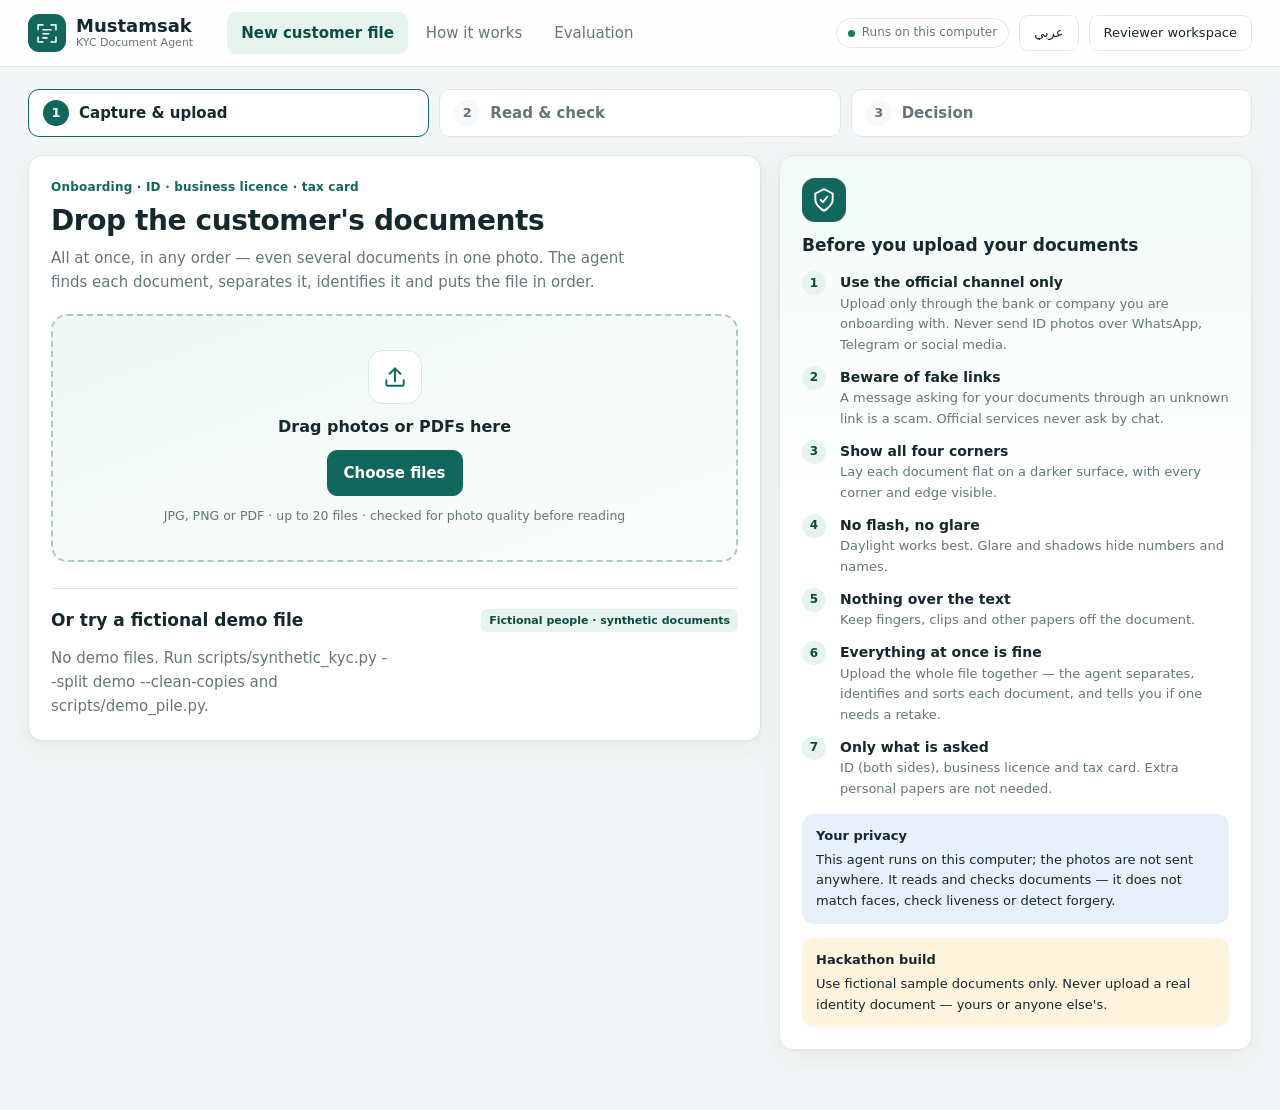
==== static/agent.html @ 0a3c8b31 "Mustamsak KYC Document Agent: initial release An agent that reads Iraqi onboarding documents (nation" ====
<!doctype html>
<html lang="en" dir="ltr">
<head>
<meta charset="UTF-8">
<meta name="viewport" content="width=device-width, initial-scale=1">
<meta name="theme-color" content="#12675d">
<title>Mustamsak · KYC Document Agent</title>
<link rel="stylesheet" href="/static/agent.css">
<script defer src="/static/agent-i18n.js"></script>
<script defer src="/static/agent.js"></script>
</head>
<body>
<a class="skip" href="#main" data-t="skip">Skip to content</a>
<header class="topbar">
  <a class="brand" href="/" aria-label="Mustamsak home">
    <span class="brand-mark" aria-hidden="true"><svg viewBox="0 0 32 32"><path d="M5 12V6h6M21 6h6v6M27 21v6h-6M11 27H5v-6M11 12h10M11 17h7M11 22h5"/></svg></span>
    <span class="brand-text"><b data-t="brand">Mustamsak</b><small data-t="brandSub">KYC Document Agent</small></span>
  </a>
  <nav class="views" aria-label="Sections">
    <button class="view-tab active" data-view="onboard" data-t="navOnboard">New customer file</button>
    <button class="view-tab" data-view="how" data-t="navHow">How it works</button>
    <button class="view-tab" data-view="eval" data-t="navEval">Evaluation</button>
  </nav>
  <div class="top-actions">
    <span class="local-pill"><i class="dot"></i><span data-t="local">Runs on this computer</span></span>
    <button class="ghost" id="langToggle" type="button" lang="ar">عربي</button>
    <a class="ghost" href="/workspace" id="workspaceLink" data-t="workspace">Reviewer workspace</a>
  </div>
</header>

<main id="main">
  <!-- ============ Onboard ============ -->
  <section class="view" id="view-onboard">
    <ol class="stepper" aria-label="Progress">
      <li class="current" data-step="upload"><span>1</span><b data-t="stepUpload">Capture & upload</b></li>
      <li data-step="read"><span>2</span><b data-t="stepRead">Read & check</b></li>
      <li data-step="decide"><span>3</span><b data-t="stepDecide">Decision</b></li>
    </ol>

    <div class="stage" id="stage-upload">
      <div class="upload-layout">
        <div class="panel">
          <p class="eyebrow" data-t="eyebrow">Onboarding · ID · business licence · tax card</p>
          <h1 data-t="uploadTitle">Drop the customer's documents</h1>
          <p class="lead" data-t="uploadLead">All at once, in any order — even several documents in one photo. The agent finds each document, separates it, identifies it and puts the file in order.</p>
          <label class="dropzone" id="dropzone">
            <input type="file" id="fileInput" multiple accept="image/*,.pdf,application/pdf" hidden>
            <span class="drop-icon" aria-hidden="true"><svg viewBox="0 0 24 24"><path d="M12 16V4M7 9l5-5 5 5M4 15v4a1 1 0 0 0 1 1h14a1 1 0 0 0 1-1v-4"/></svg></span>
            <b data-t="dropMain">Drag photos or PDFs here</b>
            <span class="btn primary" data-t="dropButton">Choose files</span>
            <small data-t="dropHint">JPG, PNG or PDF · up to 20 files · checked for photo quality before reading</small>
          </label>
          <div id="precheck" class="precheck" hidden>
            <h3 data-t="precheckTitle">Photo check before reading</h3>
            <ul id="precheckList" class="file-list"></ul>
            <div class="row gap">
              <button class="btn primary" id="readFiles" type="button" data-t="readFiles">Read these documents</button>
              <button class="btn" id="clearFiles" type="button" data-t="clearFiles">Choose other photos</button>
            </div>
          </div>
          <div class="demo-block">
            <div class="row between">
              <h2 data-t="demoTitle">Or try a fictional demo file</h2>
              <span class="tag" data-t="fictional">Fictional people · synthetic documents</span>
            </div>
            <div id="demos" class="demo-grid"><p class="muted" data-t="loading">Loading…</p></div>
          </div>
        </div>
        <aside class="panel awareness" aria-labelledby="awareTitle">
          <span class="aware-icon" aria-hidden="true"><svg viewBox="0 0 24 24"><path d="M12 2l8 4v6c0 5-8 10-8 10S4 17 4 12V6z M9 12l2 2 4-5"/></svg></span>
          <h2 id="awareTitle" data-t="awareTitle">Before you upload your documents</h2>
          <ul class="tips" id="tips"></ul>
          <div class="note">
            <b data-t="privacyTitle">Your privacy</b>
            <p data-t="privacyText">This agent runs on this computer; the photos are not sent anywhere. It reads and checks documents — it does not match faces, check liveness or detect forgery.</p>
          </div>
          <div class="note warn-note">
            <b data-t="demoOnlyTitle">Hackathon build</b>
            <p data-t="demoOnlyText">Use fictional sample documents only. Never upload a real identity document — yours or anyone else's.</p>
          </div>
        </aside>
      </div>
    </div>

    <div class="stage" id="stage-read" hidden>
      <div class="panel reading">
        <div class="spinner" aria-hidden="true"></div>
        <div class="grow">
          <h1 data-t="readingTitle">The agent is reading the file</h1>
          <p class="lead" id="readingMessage" aria-live="polite"></p>
          <progress id="readingProgress" max="100" value="0"></progress>
          <ol class="agent-steps" id="agentSteps">
            <li data-t="aStep1">Find and separate each document in every photo</li>
            <li data-t="aStep2">Straighten, check photo quality, identify type and side</li>
            <li data-t="aStep3">Read every field (Arabic, English, handwriting)</li>
            <li data-t="aStep4">Validate dates and formats, compare documents</li>
            <li data-t="aStep5">Score confidence and decide: pass or a person</li>
          </ol>
          <div class="found" id="foundDocs"></div>
        </div>
      </div>
    </div>

    <div class="stage" id="stage-decide" hidden>
      <div class="decision" id="decision"></div>
      <div class="controls panel">
        <label class="control"><span data-t="threshold">Confidence threshold</span>
          <input type="range" id="threshold" min="0.5" max="0.99" step="0.01" value="0.9">
          <output id="thresholdValue">90%</output></label>
        <label class="control"><span data-t="profile">File type</span>
          <select id="profile"><option value="auto" data-t="profileAuto">Detect automatically</option>
            <option value="individual" data-t="profileIndividual">Individual (ID only)</option>
            <option value="merchant" data-t="profileMerchant">Merchant (ID + licence + tax card)</option></select></label>
        <p class="muted small" data-t="thresholdHelp">Any field below the threshold goes to a person. Confidence is calibrated: 90% means right about 90% of the time on held-out documents.</p>
      </div>
      <div class="result-layout">
        <div class="result-main">
          <section class="panel" id="reasonsPanel"><h2 data-t="reasonsTitle">What the reviewer must check</h2><ol id="reasons" class="reasons"></ol></section>
          <section id="documents" class="documents" aria-label="Documents"></section>
        </div>
        <aside class="result-side">
          <section class="panel"><h2 data-t="crossTitle">Cross-document checks</h2><div id="crossChecks"></div></section>
          <section class="panel"><h2 data-t="reqTitle">Required documents</h2><ul id="requirements" class="reqs"></ul></section>
          <section class="panel"><h2 data-t="summaryTitle">Note for the reviewer</h2><pre id="summary" class="summary"></pre>
            <button class="btn small" id="copySummary" type="button" data-t="copy">Copy</button></section>
          <section class="panel actions">
            <button class="btn primary" id="printFile" type="button" data-t="print">Print the sorted file (PDF)</button>
            <button class="btn" id="downloadReport" type="button" data-t="download">Download decision report (JSON)</button>
            <a class="btn" id="openWorkspace" href="/workspace" data-t="openWorkspace">Open in reviewer workspace</a>
            <button class="btn ghost-btn" id="newFile" type="button" data-t="newFile">Start a new file</button>
          </section>
        </aside>
      </div>
    </div>
  </section>

  <!-- ============ How it works ============ -->
  <section class="view" id="view-how" hidden>
    <div class="panel">
      <p class="eyebrow" data-t="howEyebrow">Reads the documents, checks them against each other, and knows when to hand over to a person</p>
      <h1 data-t="howTitle">How the agent decides</h1>
      <ol class="pipeline" id="pipeline"></ol>
    </div>
    <div class="two-col">
      <div class="panel"><h2 data-t="rulesTitle">Rules it never breaks</h2><ul class="rules" id="rules"></ul></div>
      <div class="panel"><h2 data-t="scopeTitle">Deliberately out of scope</h2><ul class="rules muted-list" id="scope"></ul>
        <h2 class="mt" data-t="dataTitle">Data</h2><p data-t="dataText">Every document here is generated from templates with fictional names and numbers, then photographed badly on purpose: poor light, angles, glare, blur, a thumb over the text, cut-off corners.</p></div>
    </div>
  </section>

  <!-- ============ Evaluation ============ -->
  <section class="view" id="view-eval" hidden>
    <div class="panel">
      <p class="eyebrow" data-t="evalEyebrow">Held-out documents the agent was never tuned on</p>
      <h1 data-t="evalTitle">Evaluation</h1>
      <p class="lead" id="evalLead"></p>
      <div class="tiles" id="evalTiles"></div>
    </div>
    <div class="two-col">
      <div class="panel"><h2 data-t="calTitle">Is the confidence honest?</h2><p class="muted small" data-t="calHelp">Each point: fields grouped by confidence. On the diagonal, "90%" really means right 90% of the time.</p><div id="reliability"></div></div>
      <div class="panel"><h2 data-t="levelTitle">From clean photos to the worst</h2><div id="levels"></div></div>
    </div>
    <div class="panel"><h2 data-t="kindTitle">By document type</h2><div id="kinds"></div></div>
  </section>
</main>
<div id="toast" role="status" aria-live="polite" hidden></div>
</body>
</html>
---- static/agent.css ----
/* KYC agent screen (static/agent.html). Plain CSS, no external fonts or CDNs (runs offline). */
:root{
 --bg:#f3f6f6;--surface:#fff;--ink:#14292e;--muted:#63777b;--line:#e1e8e8;--soft:#f6f9f9;
 --brand:#12675d;--brand-ink:#0b4c44;--brand-tint:#e6f3ef;
 --good:#17804f;--good-tint:#e3f4ea;--warn:#a25b00;--warn-tint:#fff3dd;--bad:#b3261e;--bad-tint:#fdecea;--info:#1f5f9e;--info-tint:#e7f0fa;
 --radius:14px;--shadow:0 1px 2px #0f2b2a0d,0 8px 28px #0f2b2a0f;
 font-family:'Segoe UI',Tahoma,system-ui,sans-serif;color:var(--ink);background:var(--bg);
}
*{box-sizing:border-box}
body{margin:0;font-size:15px;line-height:1.6;background:var(--bg)}
[dir=rtl] body{font-family:'Segoe UI',Tahoma,sans-serif}
h1,h2,h3,p{margin:0}h1{font-size:28px;line-height:1.25;letter-spacing:-.4px}h2{font-size:17px}h3{font-size:15px}
a{color:var(--brand)}
button,input,select{font:inherit;color:inherit}
[hidden]{display:none!important}
:focus-visible{outline:3px solid #3aa596;outline-offset:2px;border-radius:6px}
.skip{position:absolute;top:-60px;inset-inline-start:12px;background:#fff;padding:8px 12px;z-index:50}.skip:focus{top:8px}
.muted{color:var(--muted)}.small{font-size:13px}.grow{flex:1;min-width:0}.mt{margin-top:18px}
.row{display:flex;align-items:center;flex-wrap:wrap}.row.gap{gap:10px}.row.between{justify-content:space-between;gap:10px}
.eyebrow{font-size:12px;font-weight:600;color:var(--brand);letter-spacing:.2px;margin-bottom:6px}
.lead{color:var(--muted);margin-top:8px;max-width:62ch}

/* top bar */
.topbar{position:sticky;top:0;z-index:20;display:flex;align-items:center;gap:22px;padding:12px 28px;background:#ffffffe6;backdrop-filter:blur(8px);border-bottom:1px solid var(--line)}
.brand{display:flex;align-items:center;gap:10px;text-decoration:none;color:var(--ink)}
.brand-mark{width:38px;height:38px;border-radius:11px;background:var(--brand);display:grid;place-items:center}
.brand-mark svg{width:26px;height:26px;fill:none;stroke:#fff;stroke-width:1.9;stroke-linecap:round;stroke-linejoin:round}
.brand-text{display:flex;flex-direction:column;line-height:1.15}.brand-text b{font-size:18px}.brand-text small{font-size:11px;color:var(--muted)}
.views{display:flex;gap:4px;margin-inline-start:12px}
.view-tab{border:0;background:none;padding:9px 14px;border-radius:9px;color:var(--muted);cursor:pointer;font-weight:500}
.view-tab:hover{background:var(--soft)}.view-tab.active{background:var(--brand-tint);color:var(--brand-ink);font-weight:600}
.top-actions{margin-inline-start:auto;display:flex;align-items:center;gap:10px;flex-shrink:0}
.local-pill{display:flex;align-items:center;gap:7px;font-size:12px;color:var(--muted);border:1px solid var(--line);border-radius:20px;padding:4px 11px;background:#fff}
.dot{width:7px;height:7px;border-radius:50%;background:var(--good);display:inline-block}
.ghost{display:inline-flex;align-items:center;white-space:nowrap;flex-shrink:0;min-height:36px;border:1px solid var(--line);background:#fff;border-radius:9px;padding:7px 14px;font-size:13px;line-height:1.3;text-decoration:none;color:var(--ink);cursor:pointer}
.ghost:hover{border-color:#c8d6d4}

main{max-width:1320px;margin:0 auto;padding:22px 28px 60px}
.panel{background:var(--surface);border:1px solid var(--line);border-radius:var(--radius);padding:22px;box-shadow:var(--shadow)}
.panel h2{margin-bottom:12px}

/* stepper */
.stepper{list-style:none;display:flex;gap:10px;padding:0;margin:0 0 18px}
.stepper li{flex:1;display:flex;align-items:center;gap:10px;padding:10px 14px;border-radius:11px;background:#fff;border:1px solid var(--line);color:var(--muted)}
.stepper li span{width:26px;height:26px;border-radius:50%;display:grid;place-items:center;background:var(--soft);font-weight:700;font-size:13px}
.stepper li.current{border-color:var(--brand);color:var(--ink)}.stepper li.current span{background:var(--brand);color:#fff}
.stepper li.done span{background:var(--good-tint);color:var(--good)}.stepper li.done{color:var(--ink)}

/* buttons */
.btn{display:inline-flex;align-items:center;justify-content:center;gap:8px;border:1px solid var(--line);background:#fff;border-radius:10px;padding:10px 16px;cursor:pointer;font-weight:500;text-decoration:none;color:var(--ink);min-height:42px}
.btn:hover{border-color:#bccbc9}.btn.primary{background:var(--brand);border-color:var(--brand);color:#fff;font-weight:600}.btn.primary:hover{background:var(--brand-ink)}
.btn.small{min-height:32px;padding:4px 12px;font-size:13px}.ghost-btn{background:none;border-style:dashed}

/* upload */
.upload-layout{display:grid;grid-template-columns:minmax(0,1.55fr) minmax(300px,1fr);gap:18px;align-items:start}
.dropzone{display:flex;flex-direction:column;align-items:center;gap:10px;text-align:center;margin-top:20px;padding:34px 20px;border:2px dashed #a9cbc2;border-radius:16px;background:linear-gradient(160deg,#eef7f4,#fbfdfc);cursor:pointer;transition:.15s}
.dropzone.over,.dropzone:hover{border-color:var(--brand);background:#e3f2ed}
.drop-icon{width:54px;height:54px;border-radius:15px;background:#fff;border:1px solid #d5e8e2;display:grid;place-items:center}
.drop-icon svg{width:26px;height:26px;fill:none;stroke:var(--brand);stroke-width:1.8;stroke-linecap:round;stroke-linejoin:round}
.dropzone b{font-size:16px}.dropzone small{color:var(--muted)}
.precheck{margin-top:18px}.precheck h3{margin-bottom:10px}
.file-list{list-style:none;padding:0;margin:0 0 14px;display:grid;gap:8px}
.file-item{display:flex;align-items:center;gap:12px;border:1px solid var(--line);border-radius:12px;padding:8px 10px;background:var(--soft)}
.thumb{width:64px;height:48px;border-radius:8px;overflow:hidden;background:#dfe7e6;display:grid;place-items:center;font-size:12px;font-weight:700;color:var(--muted);flex:none}
.thumb img{width:100%;height:100%;object-fit:cover}
.file-item b{display:block;font-size:13px;overflow:hidden;text-overflow:ellipsis;white-space:nowrap}.file-item small{display:block;font-size:12px}
.advice{margin:4px 0 0;padding-inline-start:18px;font-size:12px;color:var(--warn)}
.demo-block{margin-top:26px;border-top:1px solid var(--line);padding-top:18px}.demo-block h2{margin:0}
.demo-grid{display:grid;grid-template-columns:repeat(2,minmax(0,1fr));gap:12px;margin-top:12px}
.demo-card{display:flex;flex-direction:column;text-align:start;border:1px solid var(--line);border-radius:13px;background:#fff;padding:0;overflow:hidden;cursor:pointer;transition:.15s;border-top:4px solid var(--brand)}
.demo-card:hover{transform:translateY(-2px);box-shadow:var(--shadow)}
.demo-card img{width:100%;height:118px;object-fit:cover;background:#dfe6e5}
.demo-text{display:flex;flex-direction:column;padding:10px 12px 12px;gap:2px}.demo-text small{color:var(--muted);font-size:12px}.demo-text .case-id{font-size:10px;opacity:.7}
.tone-good{border-top-color:var(--good)}.tone-bad{border-top-color:var(--bad)}.tone-warn{border-top-color:#d98c1b}.tone-info{border-top-color:var(--info)}
.tag{font-size:11px;border-radius:6px;padding:3px 8px;background:var(--brand-tint);color:var(--brand-ink);font-weight:600}
.awareness{position:sticky;top:84px;background:linear-gradient(180deg,#f2faf7,#fff 40%)}
.aware-icon{width:44px;height:44px;border-radius:13px;background:var(--brand);display:grid;place-items:center;margin-bottom:10px}
.aware-icon svg{width:26px;height:26px;fill:none;stroke:#fff;stroke-width:1.8;stroke-linecap:round;stroke-linejoin:round}
.tips{list-style:none;padding:0;margin:0;display:grid;gap:10px;counter-reset:tip}
.tips li{display:grid;grid-template-columns:28px 1fr;column-gap:10px;font-size:13px;color:var(--muted)}
.tips li::before{content:attr(data-n);grid-row:span 2;width:24px;height:24px;border-radius:50%;background:var(--brand-tint);color:var(--brand-ink);display:grid;place-items:center;font-weight:700;font-size:12px}
.tips b{color:var(--ink);font-size:14px}
.note{margin-top:14px;border-radius:12px;padding:12px 14px;background:var(--info-tint);font-size:13px}.note b{display:block;margin-bottom:3px}
.warn-note{background:var(--warn-tint)}

/* reading */
.reading{display:flex;gap:22px;align-items:flex-start}
.spinner{width:34px;height:34px;border-radius:50%;border:3px solid var(--brand-tint);border-top-color:var(--brand);animation:spin 1s linear infinite;flex:none;margin-top:6px}
@keyframes spin{to{transform:rotate(360deg)}}
progress{width:100%;height:8px;margin:14px 0;accent-color:var(--brand)}
.agent-steps{padding-inline-start:20px;margin:6px 0;display:grid;gap:6px;color:var(--muted)}
.agent-steps li.done{color:var(--good)}.agent-steps li.now{color:var(--ink);font-weight:600}
.found{display:flex;flex-wrap:wrap;gap:12px;margin-top:16px}
.found-doc{margin:0;width:170px;border:1px solid var(--line);border-radius:11px;overflow:hidden;background:#fff;animation:pop .3s ease-out}
.found-doc img{width:100%;height:105px;object-fit:cover}.found-doc figcaption{font-size:12px;padding:6px 8px}
@keyframes pop{from{opacity:0;transform:scale(.94)}}

/* decision */
.decision{display:flex;gap:18px;align-items:flex-start;border-radius:var(--radius);padding:22px 24px;border:1px solid var(--line);background:#fff;box-shadow:var(--shadow);margin-bottom:14px}
.decision.pass{background:linear-gradient(135deg,var(--good-tint),#fff 60%);border-color:#b9e2c9}
.decision.review{background:linear-gradient(135deg,var(--warn-tint),#fff 60%);border-color:#f0d8a8}
.decision-icon{width:56px;height:56px;border-radius:16px;display:grid;place-items:center;font-size:28px;font-weight:700;color:#fff;background:var(--muted);flex:none}
.pass .decision-icon{background:var(--good)}.review .decision-icon{background:#d98c1b}
.stats{display:flex;flex-wrap:wrap;gap:10px;margin-top:14px}
.stat{min-width:110px;background:#ffffffcc;border:1px solid var(--line);border-radius:11px;padding:8px 12px}.stat b{display:block;font-size:22px;line-height:1.2}.stat span{font-size:12px;color:var(--muted)}
.stat.good b{color:var(--good)}.stat.warn b{color:var(--warn)}.stat.muted b{color:var(--muted)}
.controls{display:flex;flex-wrap:wrap;gap:12px 26px;align-items:center;padding:14px 20px;margin-bottom:14px}
.control{display:flex;align-items:center;gap:10px;font-size:14px;font-weight:500}
.control input[type=range]{width:180px;accent-color:var(--brand)}.control output{font-weight:700;min-width:44px}
.control select{border:1px solid var(--line);border-radius:9px;padding:7px 10px;background:#fff}
.controls p{flex-basis:100%}
.result-layout{display:grid;grid-template-columns:minmax(0,1fr) 360px;gap:14px;align-items:start}
.result-main,.result-side{display:grid;gap:14px;min-width:0}.result-side{position:sticky;top:84px}
.reasons{list-style:none;padding:0;margin:0;display:grid;gap:8px}
.reason{display:flex;gap:10px;align-items:flex-start;border-radius:10px;padding:9px 12px;background:var(--soft);cursor:pointer;font-size:14px}
.reason:hover{background:#edf3f2}.reason .sev{width:22px;height:22px;border-radius:50%;display:grid;place-items:center;font-weight:700;font-size:13px;flex:none;color:#fff}
.reason.block .sev{background:var(--bad)}.reason.warn .sev{background:#d98c1b}.reason.ok{background:var(--good-tint);cursor:default}
.documents{display:grid;gap:14px}
.doc-head{display:flex;justify-content:space-between;align-items:flex-start;gap:12px;margin-bottom:12px}.doc-head h2{margin:0}
.doc-body{display:grid;grid-template-columns:minmax(200px,300px) minmax(0,1fr);gap:18px;align-items:start}
.doc-image{display:block;border-radius:11px;overflow:hidden;border:1px solid var(--line);background:#e9eeee;position:sticky;top:84px}
.doc-image img{width:100%;display:block}
.capture-issues{list-style:none;margin:0;padding:8px 10px;display:grid;gap:4px;font-size:12px;background:#fff}
.capture-issues li.retake{color:var(--bad)}.capture-issues li.warn{color:var(--warn)}
.fields{display:grid;gap:2px}
.doc-card{container-type:inline-size}
.field{display:grid;grid-template-columns:minmax(96px,.9fr) minmax(120px,1.6fr) 150px 118px;gap:10px;align-items:center;padding:8px 10px;border-radius:9px;font-size:14px}
.score{display:flex;align-items:center;gap:8px}.score .meter{flex:1}.field>.chip{justify-self:start}
.field:nth-child(odd){background:var(--soft)}
.field-name{display:flex;align-items:center;gap:6px;flex-wrap:wrap;color:var(--muted);font-size:13px}
.field-value{font-weight:600;overflow-wrap:anywhere}.field.blank .field-value{color:var(--muted);font-weight:400}
.meter{position:relative;height:8px;border-radius:5px;background:#e3e9e9}
.meter i{position:absolute;inset-block:0;inset-inline-start:0;border-radius:5px;background:var(--good)}
.field.human .meter i{background:#e0a030}.field.blank .meter i{background:transparent}
.meter .mark{position:absolute;top:-4px;bottom:-4px;width:2px;background:var(--ink);opacity:.55}
.conf{font-variant-numeric:tabular-nums;font-size:13px;color:var(--muted);text-align:end;min-width:36px}
@container (max-width:900px){.doc-body{grid-template-columns:1fr}.doc-image{position:static;max-width:420px}}
@container (max-width:560px){.field{grid-template-columns:1fr auto}.field .score,.field-name{grid-column:1/-1}}
.field-notes{grid-column:1/-1;display:flex;flex-wrap:wrap;gap:6px}
.chip{display:inline-flex;align-items:center;font-size:12px;font-weight:600;border-radius:20px;padding:3px 10px;white-space:nowrap}
.field-notes .chip{white-space:normal}
.chip.good{background:var(--good-tint);color:var(--good)}.chip.warn{background:var(--warn-tint);color:var(--warn)}.chip.bad{background:var(--bad-tint);color:var(--bad)}
.chip.info{background:var(--info-tint);color:var(--info)}.chip.neutral{background:#eef2f2;color:var(--muted)}
.small-tag{font-size:10px;padding:1px 6px}
.flash{animation:flash 1.6s ease-out}@keyframes flash{0%,30%{box-shadow:0 0 0 3px #e0a030;background:#fff6e4}}
.check{border-radius:11px;padding:10px 12px;margin-bottom:8px;border:1px solid var(--line)}
.check-head{display:flex;gap:8px;align-items:center;flex-wrap:wrap}.check-head b{font-size:13px}
.check .badge{font-size:11px;font-weight:700;border-radius:6px;padding:2px 8px}
.check.pass{background:#f4fbf6}.check.pass .badge{background:var(--good-tint);color:var(--good)}
.check.fail{background:#fff7f6;border-color:#f3c9c4}.check.fail .badge{background:var(--bad-tint);color:var(--bad)}
.check.warn .badge,.check.unverifiable .badge{background:var(--warn-tint);color:var(--warn)}
.check p{margin:6px 0 4px;color:var(--muted)}
.check-values{list-style:none;margin:0;padding:0;font-size:13px;display:grid;gap:2px}
.reqs{list-style:none;padding:0;margin:0;display:grid;gap:6px;font-size:14px}.reqs li{display:flex;gap:8px}
.reqs .mark{font-weight:700}.reqs .ok .mark{color:var(--good)}.reqs .missing{color:var(--bad)}
.summary{white-space:pre-wrap;font:13px/1.7 'Segoe UI',Tahoma,sans-serif;background:var(--soft);border-radius:10px;padding:12px;margin:0 0 10px;max-height:260px;overflow:auto}
.actions{display:grid;gap:8px}

/* how it works */
.pipeline{list-style:none;padding:0;margin:18px 0 0;display:grid;grid-template-columns:repeat(4,minmax(0,1fr));gap:12px}
.pipeline li{position:relative;border:1px solid var(--line);border-radius:13px;padding:14px;background:var(--soft)}
.pipeline .num{display:inline-grid;place-items:center;width:26px;height:26px;border-radius:50%;background:var(--brand);color:#fff;font-weight:700;font-size:13px;margin-bottom:6px}
.pipeline b{display:block}.pipeline p{font-size:13px;color:var(--muted);margin-top:4px}
.two-col{display:grid;grid-template-columns:1fr 1fr;gap:14px;margin-top:14px}
.rules{margin:0;padding-inline-start:20px;display:grid;gap:8px}.muted-list{color:var(--muted)}

/* evaluation */
.tiles{display:grid;grid-template-columns:repeat(auto-fit,minmax(150px,1fr));gap:12px;margin-top:18px}
.tile{border:1px solid var(--line);border-radius:13px;padding:14px;background:var(--soft)}
.tile b{display:block;font-size:28px;line-height:1.15;font-variant-numeric:tabular-nums}.tile span{font-size:13px;color:var(--muted)}.tile small{display:block;font-size:12px;color:var(--muted)}
.tile.good b{color:var(--good)}.tile.bad b{color:var(--bad)}.tile.warn b{color:var(--warn)}.tile.info b{color:var(--info)}
.chart-wrap{margin:0}.chart{width:100%;max-width:440px;direction:ltr;font-size:11px;fill:var(--muted)}
.chart .grid{stroke:#e5ecec}.chart .diagonal{stroke:#9aa9ab;stroke-dasharray:5 4}
.chart .curve{fill:none;stroke:var(--brand);stroke-width:2.5}.chart .point{fill:var(--brand);fill-opacity:.85}
.legend{display:flex;gap:16px;font-size:12px;color:var(--muted);margin-top:6px}
.legend span::before{content:'';display:inline-block;width:18px;height:0;border-top:2px dashed #9aa9ab;margin-inline-end:6px;vertical-align:middle}
.legend .l-agent::before{border-top:3px solid var(--brand)}
.data-table{width:100%;border-collapse:collapse;font-size:14px}
.data-table th,.data-table td{text-align:start;padding:9px 10px;border-bottom:1px solid var(--line)}
.data-table tr:first-child th{font-size:12px;color:var(--muted);font-weight:600}
.data-table td{font-variant-numeric:tabular-nums}

#toast{position:fixed;bottom:22px;inset-inline-start:50%;transform:translateX(-50%);background:#173c35;color:#fff;padding:11px 18px;border-radius:10px;z-index:60;box-shadow:var(--shadow);max-width:min(560px,92vw);font-size:14px}
[dir=rtl] #toast{transform:translateX(50%)}#toast.error{background:#8c2a24}

/* narrower screens */
@media (max-width:1100px){.result-layout{grid-template-columns:1fr}.result-side{position:static}.pipeline{grid-template-columns:repeat(2,minmax(0,1fr))}}
@media (max-width:900px){.upload-layout,.two-col{grid-template-columns:1fr}.awareness{position:static}.doc-body{grid-template-columns:1fr}.doc-image{position:static;max-width:420px}
 .topbar{flex-wrap:wrap;gap:10px;padding:10px 16px}.views{order:3;width:100%;margin:0;overflow-x:auto}.local-pill{display:none}main{padding:16px 16px 50px}}
@media (max-width:620px){.demo-grid{grid-template-columns:1fr}.field{grid-template-columns:1fr auto;}.field .meter{grid-column:1/-1}.field-name{grid-column:1/-1}.stepper li b{display:none}.pipeline{grid-template-columns:1fr}h1{font-size:23px}}
@media print{.topbar,.stepper,.controls,.actions,.awareness{display:none}body{background:#fff}.panel{box-shadow:none}}
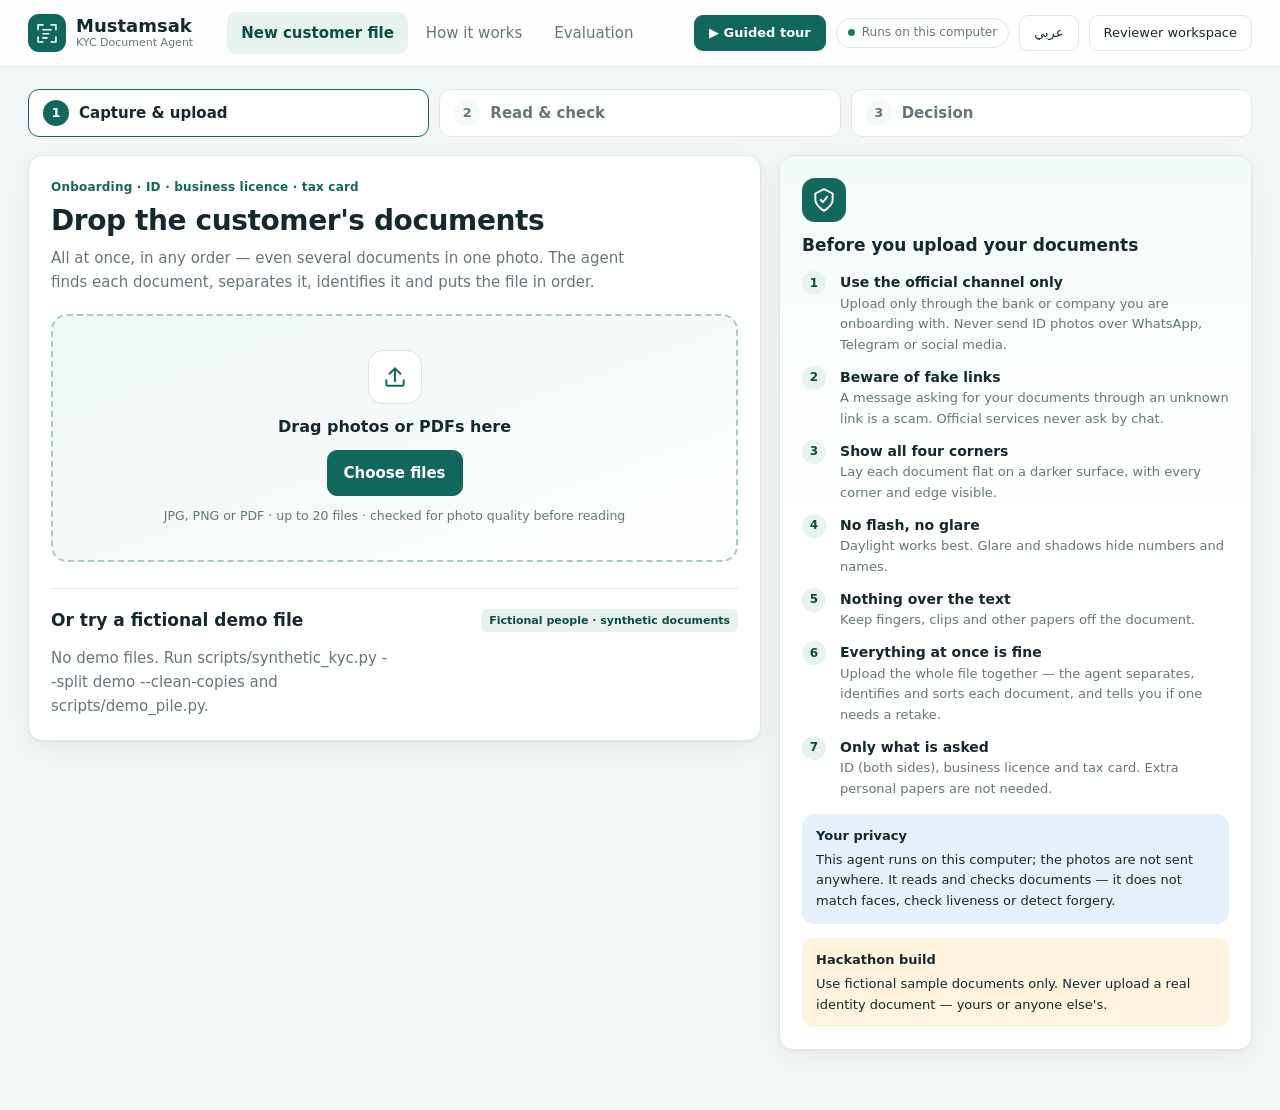
==== commit 5fe9986b: "Add a guided tour from upload to the reviewer's hand-off A 22-step walkthrough (English and Arabic) " ====
--- a/static/agent.html
+++ b/static/agent.html
@@ -6,8 +6,10 @@
 <meta name="theme-color" content="#12675d">
 <title>Mustamsak · KYC Document Agent</title>
 <link rel="stylesheet" href="/static/agent.css">
+<link rel="stylesheet" href="/static/tour.css">
 <script defer src="/static/agent-i18n.js"></script>
 <script defer src="/static/agent.js"></script>
+<script defer src="/static/tour.js"></script>
 </head>
 <body>
 <a class="skip" href="#main" data-t="skip">Skip to content</a>
--- a/static/tour.css
+++ b/static/tour.css
@@ -0,0 +1,29 @@
+/* Guided tour (static/tour.js), shared by the agent screen and the reviewer workspace. */
+.tour-spot[popover],.tour-card[popover]{position:fixed;inset:auto;margin:0;padding:0;border:0;overflow:visible;color:inherit;background:none}
+.tour-spot[popover]{border-radius:14px;box-shadow:0 0 0 9999px #0b201dd0;outline:3px solid #3aa596;outline-offset:2px;pointer-events:none;
+ transition:left .35s ease,top .35s ease,width .35s ease,height .35s ease;animation:tour-pulse 1.8s ease-in-out infinite}
+.tour-spot.none[popover]{outline:0;animation:none}
+@keyframes tour-pulse{0%,100%{outline-color:#3aa596}50%{outline-color:#8fe3d6}}
+.tour-card[popover]{background:#fff;color:#14292e;border-radius:16px;padding:18px 20px 16px;box-shadow:0 18px 60px #0008;
+ font-family:'Segoe UI',Tahoma,system-ui,sans-serif;font-size:14px;line-height:1.65;transition:left .35s ease,top .35s ease}
+.tour-head{display:flex;justify-content:space-between;align-items:center;margin-bottom:6px}
+.tour-count{font-size:12px;font-weight:700;color:#12675d;letter-spacing:.2px}
+.tour-x{border:0;background:none;font-size:22px;line-height:1;cursor:pointer;color:#63777b;padding:2px 6px;border-radius:8px;min-height:auto}
+.tour-x:hover{background:#eef3f2}
+.tour-card h3{margin:0 0 6px;font-size:17px;line-height:1.35}
+.tour-card p{margin:0;color:#3d5156}
+.tour-progress{height:4px;border-radius:3px;background:#e6eeec;margin:14px 0 12px;overflow:hidden}
+.tour-progress i{display:block;height:100%;background:#12675d;border-radius:3px;transition:width .3s}
+.tour-nav{display:flex;gap:8px;justify-content:flex-end;align-items:center;flex-wrap:wrap}
+.tour-nav button,.tour-home{font:inherit;font-size:14px;border-radius:10px;padding:8px 16px;cursor:pointer;min-height:38px;display:inline-flex;align-items:center;text-decoration:none}
+.tour-back{border:1px solid #d6e0de;background:#fff;color:#14292e}
+.tour-back:disabled{opacity:.4;cursor:default}
+.tour-next{border:1px solid #12675d;background:#12675d;color:#fff;font-weight:600}
+.tour-next:hover:not(:disabled){background:#0b4c44}.tour-next:disabled{opacity:.75;cursor:progress}
+.tour-home{margin-inline-end:auto;color:#12675d;border:1px dashed #9cc7bd}
+.tour-launch{font:inherit;font-size:13px;font-weight:600;border:1px solid #12675d;background:#12675d;color:#fff;border-radius:9px;padding:7px 14px;
+ cursor:pointer;white-space:nowrap;min-height:36px}
+.tour-launch:hover{background:#0b4c44}
+@media (prefers-reduced-motion:reduce){.tour-spot[popover],.tour-card[popover]{transition:none;animation:none}}
+/* During the tour, pinned (sticky) columns scroll normally so every part can be brought into view. */
+html.touring .result-side,html.touring .awareness,html.touring .doc-image{position:static}
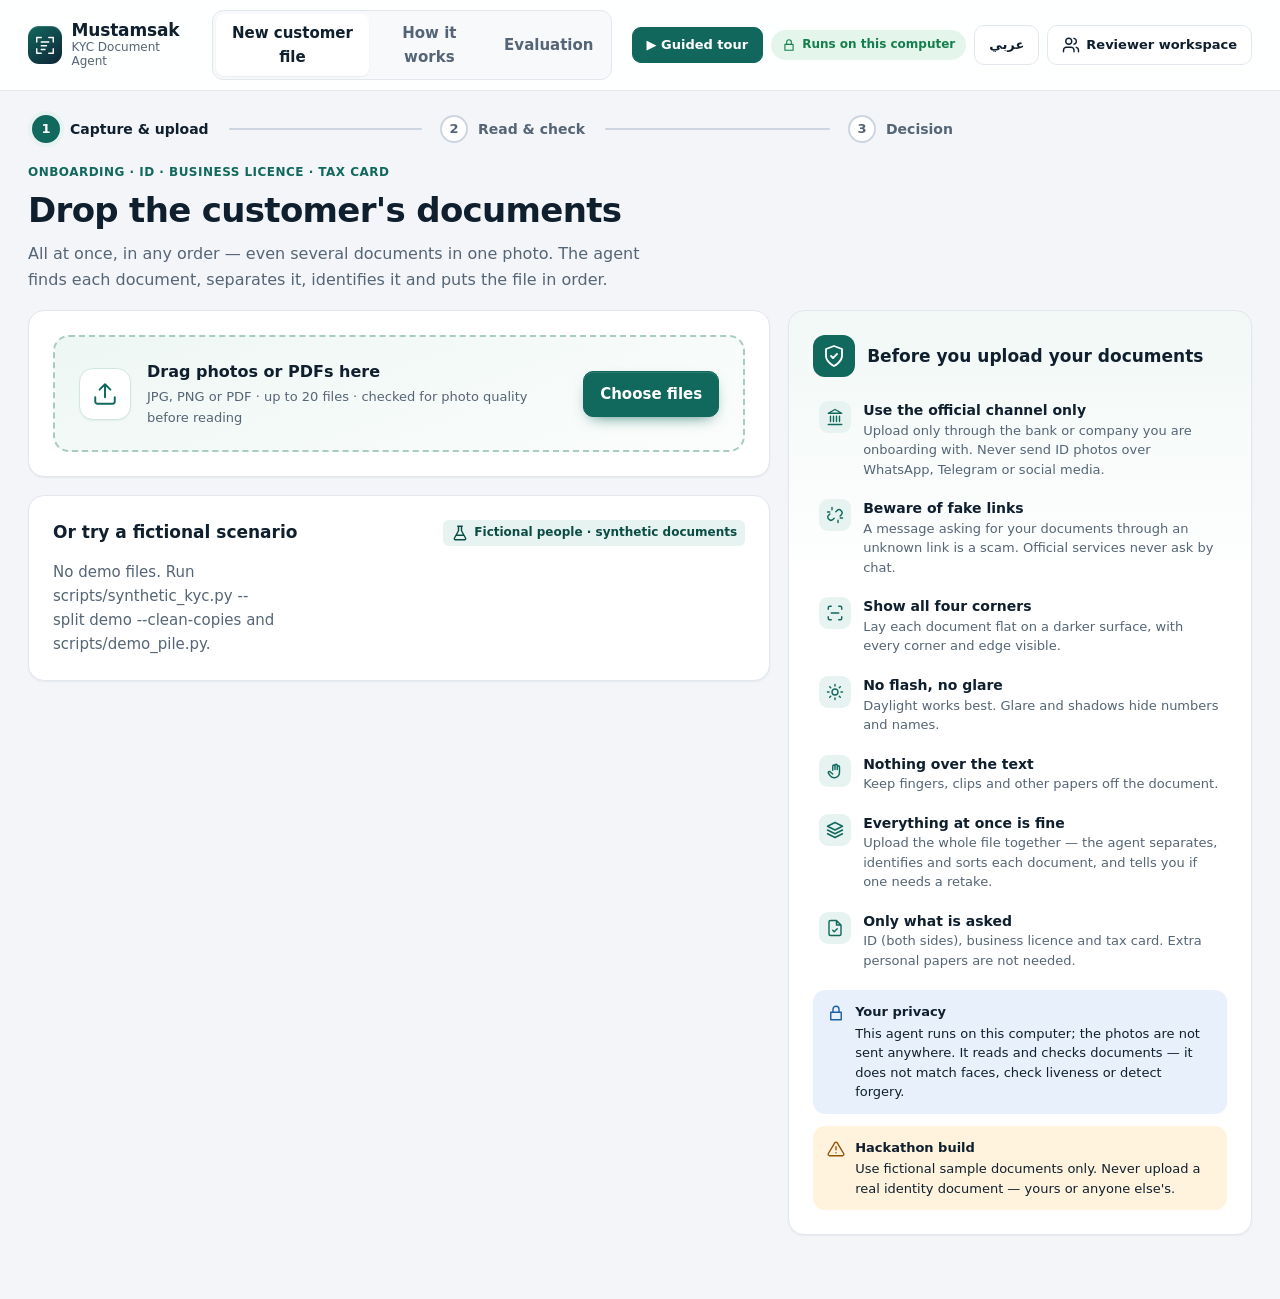
==== commit 13498a0c: "Redesign the agent screen as a calm, auditable review desk Swiss-style minimalism for a banking tool" ====
--- a/static/agent.html
+++ b/static/agent.html
@@ -3,8 +3,10 @@
 <head>
 <meta charset="UTF-8">
 <meta name="viewport" content="width=device-width, initial-scale=1">
-<meta name="theme-color" content="#12675d">
+<meta name="theme-color" content="#11685d">
+<meta name="description" content="Mustamsak reads Iraqi KYC documents on this computer, cross-checks them and hands uncertain fields to a person.">
 <title>Mustamsak · KYC Document Agent</title>
+<link rel="icon" href="data:image/svg+xml,%3Csvg xmlns='http://www.w3.org/2000/svg' viewBox='0 0 32 32'%3E%3Crect width='32' height='32' rx='8' fill='%2311685d'/%3E%3Cpath d='M9 13V9h4M19 9h4v4M23 19v4h-4M13 23H9v-4' fill='none' stroke='white' stroke-width='2.2' stroke-linecap='round'/%3E%3C/svg%3E">
 <link rel="stylesheet" href="/static/agent.css">
 <link rel="stylesheet" href="/static/tour.css">
 <script defer src="/static/agent-i18n.js"></script>
@@ -24,9 +26,9 @@
     <button class="view-tab" data-view="eval" data-t="navEval">Evaluation</button>
   </nav>
   <div class="top-actions">
-    <span class="local-pill"><i class="dot"></i><span data-t="local">Runs on this computer</span></span>
+    <span class="local-pill"><span data-icon="lock"></span><span data-t="local">Runs on this computer</span></span>
     <button class="ghost" id="langToggle" type="button" lang="ar">عربي</button>
-    <a class="ghost" href="/workspace" id="workspaceLink" data-t="workspace">Reviewer workspace</a>
+    <a class="ghost" href="/workspace" id="workspaceLink"><span data-icon="users"></span><span data-t="workspace">Reviewer workspace</span></a>
   </div>
 </header>
 
@@ -34,63 +36,77 @@
   <!-- ============ Onboard ============ -->
   <section class="view" id="view-onboard">
     <ol class="stepper" aria-label="Progress">
-      <li class="current" data-step="upload"><span>1</span><b data-t="stepUpload">Capture & upload</b></li>
+      <li class="current" data-step="upload" aria-current="step"><span>1</span><b data-t="stepUpload">Capture & upload</b></li>
       <li data-step="read"><span>2</span><b data-t="stepRead">Read & check</b></li>
       <li data-step="decide"><span>3</span><b data-t="stepDecide">Decision</b></li>
     </ol>
 
     <div class="stage" id="stage-upload">
-      <div class="upload-layout">
-        <div class="panel">
+      <div class="intro">
+        <div>
           <p class="eyebrow" data-t="eyebrow">Onboarding · ID · business licence · tax card</p>
           <h1 data-t="uploadTitle">Drop the customer's documents</h1>
           <p class="lead" data-t="uploadLead">All at once, in any order — even several documents in one photo. The agent finds each document, separates it, identifies it and puts the file in order.</p>
-          <label class="dropzone" id="dropzone">
-            <input type="file" id="fileInput" multiple accept="image/*,.pdf,application/pdf" hidden>
-            <span class="drop-icon" aria-hidden="true"><svg viewBox="0 0 24 24"><path d="M12 16V4M7 9l5-5 5 5M4 15v4a1 1 0 0 0 1 1h14a1 1 0 0 0 1-1v-4"/></svg></span>
-            <b data-t="dropMain">Drag photos or PDFs here</b>
-            <span class="btn primary" data-t="dropButton">Choose files</span>
-            <small data-t="dropHint">JPG, PNG or PDF · up to 20 files · checked for photo quality before reading</small>
-          </label>
-          <div id="precheck" class="precheck" hidden>
-            <h3 data-t="precheckTitle">Photo check before reading</h3>
-            <ul id="precheckList" class="file-list"></ul>
-            <div class="row gap">
-              <button class="btn primary" id="readFiles" type="button" data-t="readFiles">Read these documents</button>
-              <button class="btn" id="clearFiles" type="button" data-t="clearFiles">Choose other photos</button>
+        </div>
+        <section class="proof" id="proof" aria-label="Held-out results"></section>
+      </div>
+      <div class="upload-layout">
+        <div class="upload-main">
+          <div class="panel">
+            <label class="dropzone" id="dropzone">
+              <input type="file" id="fileInput" multiple accept="image/*,.pdf,application/pdf" hidden>
+              <span class="drop-icon" aria-hidden="true"><svg viewBox="0 0 24 24"><path d="M21 15v4a2 2 0 0 1-2 2H5a2 2 0 0 1-2-2v-4M17 8l-5-5-5 5M12 3v12"/></svg></span>
+              <span class="drop-text"><b data-t="dropMain">Drag photos or PDFs here</b>
+                <small data-t="dropHint">JPG, PNG or PDF · up to 20 files · checked for photo quality before reading</small></span>
+              <span class="btn primary" data-t="dropButton">Choose files</span>
+            </label>
+            <div id="precheck" class="precheck" hidden>
+              <h3 data-t="precheckTitle">Photo check before reading</h3>
+              <ul id="precheckList" class="file-list"></ul>
+              <div class="row gap">
+                <button class="btn primary" id="readFiles" type="button" data-t="readFiles">Read these documents</button>
+                <button class="btn" id="clearFiles" type="button" data-t="clearFiles">Choose other photos</button>
+              </div>
             </div>
           </div>
-          <div class="demo-block">
-            <div class="row between">
-              <h2 data-t="demoTitle">Or try a fictional demo file</h2>
-              <span class="tag" data-t="fictional">Fictional people · synthetic documents</span>
+          <section class="panel demo-block" aria-labelledby="demoTitle">
+            <div class="panel-head">
+              <h2 id="demoTitle" data-t="demoTitle">Or try a fictional demo file</h2>
+              <span class="tag"><span data-icon="flask"></span><span data-t="fictional">Fictional people · synthetic documents</span></span>
             </div>
             <div id="demos" class="demo-grid"><p class="muted" data-t="loading">Loading…</p></div>
-          </div>
+          </section>
         </div>
         <aside class="panel awareness" aria-labelledby="awareTitle">
-          <span class="aware-icon" aria-hidden="true"><svg viewBox="0 0 24 24"><path d="M12 2l8 4v6c0 5-8 10-8 10S4 17 4 12V6z M9 12l2 2 4-5"/></svg></span>
-          <h2 id="awareTitle" data-t="awareTitle">Before you upload your documents</h2>
+          <div class="aware-head">
+            <span class="aware-icon" aria-hidden="true"><svg viewBox="0 0 24 24"><path d="M12 22s8-4 8-10V5l-8-3-8 3v7c0 6 8 10 8 10zM9 12l2 2 4-4"/></svg></span>
+            <h2 id="awareTitle" data-t="awareTitle">Before you upload your documents</h2>
+          </div>
           <ul class="tips" id="tips"></ul>
-          <div class="note">
+          <div class="note"><span data-icon="lock"></span><div>
             <b data-t="privacyTitle">Your privacy</b>
             <p data-t="privacyText">This agent runs on this computer; the photos are not sent anywhere. It reads and checks documents — it does not match faces, check liveness or detect forgery.</p>
-          </div>
-          <div class="note warn-note">
+          </div></div>
+          <div class="note warn-note"><span data-icon="alert"></span><div>
             <b data-t="demoOnlyTitle">Hackathon build</b>
             <p data-t="demoOnlyText">Use fictional sample documents only. Never upload a real identity document — yours or anyone else's.</p>
-          </div>
+          </div></div>
         </aside>
       </div>
     </div>
 
     <div class="stage" id="stage-read" hidden>
       <div class="panel reading">
-        <div class="spinner" aria-hidden="true"></div>
-        <div class="grow">
-          <h1 data-t="readingTitle">The agent is reading the file</h1>
-          <p class="lead" id="readingMessage" aria-live="polite"></p>
-          <progress id="readingProgress" max="100" value="0"></progress>
+        <div>
+          <div class="reading-head">
+            <span class="scan-mark" aria-hidden="true"><span data-icon="scan"></span></span>
+            <div class="grow">
+              <h1 data-t="readingTitle">The agent is reading the file</h1>
+              <p class="lead" id="readingMessage" aria-live="polite"></p>
+            </div>
+          </div>
+          <div class="reading-meta"><span id="readingPercent" class="num">0%</span><span id="readingElapsed" class="num"></span></div>
+          <progress id="readingProgress" max="100" value="0" aria-label="Reading progress"></progress>
           <ol class="agent-steps" id="agentSteps">
             <li data-t="aStep1">Find and separate each document in every photo</li>
             <li data-t="aStep2">Straighten, check photo quality, identify type and side</li>
@@ -98,6 +114,9 @@
             <li data-t="aStep4">Validate dates and formats, compare documents</li>
             <li data-t="aStep5">Score confidence and decide: pass or a person</li>
           </ol>
+        </div>
+        <div>
+          <p class="found-title"><span data-t="foundTitle">Documents found</span><span id="foundCount" class="chip neutral num">0</span></p>
           <div class="found" id="foundDocs"></div>
         </div>
       </div>
@@ -118,18 +137,19 @@
       <div class="result-layout">
         <div class="result-main">
           <section class="panel" id="reasonsPanel"><h2 data-t="reasonsTitle">What the reviewer must check</h2><ol id="reasons" class="reasons"></ol></section>
+          <nav class="doc-rail" id="docRail" aria-label="Documents in this file"></nav>
           <section id="documents" class="documents" aria-label="Documents"></section>
         </div>
         <aside class="result-side">
           <section class="panel"><h2 data-t="crossTitle">Cross-document checks</h2><div id="crossChecks"></div></section>
           <section class="panel"><h2 data-t="reqTitle">Required documents</h2><ul id="requirements" class="reqs"></ul></section>
           <section class="panel"><h2 data-t="summaryTitle">Note for the reviewer</h2><pre id="summary" class="summary"></pre>
-            <button class="btn small" id="copySummary" type="button" data-t="copy">Copy</button></section>
+            <button class="btn small" id="copySummary" type="button"><span data-icon="copy"></span><span data-t="copy">Copy</span></button></section>
           <section class="panel actions">
-            <button class="btn primary" id="printFile" type="button" data-t="print">Print the sorted file (PDF)</button>
-            <button class="btn" id="downloadReport" type="button" data-t="download">Download decision report (JSON)</button>
-            <a class="btn" id="openWorkspace" href="/workspace" data-t="openWorkspace">Open in reviewer workspace</a>
-            <button class="btn ghost-btn" id="newFile" type="button" data-t="newFile">Start a new file</button>
+            <button class="btn primary" id="printFile" type="button"><span data-icon="printer"></span><span data-t="print">Print the sorted file (PDF)</span></button>
+            <button class="btn" id="downloadReport" type="button"><span data-icon="download"></span><span data-t="download">Download decision report (JSON)</span></button>
+            <a class="btn" id="openWorkspace" href="/workspace"><span data-icon="users"></span><span data-t="openWorkspace">Open in reviewer workspace</span></a>
+            <button class="btn ghost-btn" id="newFile" type="button"><span data-icon="plus"></span><span data-t="newFile">Start a new file</span></button>
           </section>
         </aside>
       </div>
@@ -162,7 +182,7 @@
       <div class="panel"><h2 data-t="calTitle">Is the confidence honest?</h2><p class="muted small" data-t="calHelp">Each point: fields grouped by confidence. On the diagonal, "90%" really means right 90% of the time.</p><div id="reliability"></div></div>
       <div class="panel"><h2 data-t="levelTitle">From clean photos to the worst</h2><div id="levels"></div></div>
     </div>
-    <div class="panel"><h2 data-t="kindTitle">By document type</h2><div id="kinds"></div></div>
+    <div class="panel mt"><h2 data-t="kindTitle">By document type</h2><div id="kinds"></div></div>
   </section>
 </main>
 <div id="toast" role="status" aria-live="polite" hidden></div>
--- a/static/agent.css
+++ b/static/agent.css
@@ -1,191 +1,325 @@
-/* KYC agent screen (static/agent.html). Plain CSS, no external fonts or CDNs (runs offline). */
+/* KYC agent screen (static/agent.html). Plain CSS; system fonts and inline SVG icons, so it runs offline.
+   Design: Swiss-style minimalism for a banking review desk — navy ink, one teal action colour, and status
+   colours that always come with an icon and a word (never colour alone). Tokens first, then components. */
 :root{
- --bg:#f3f6f6;--surface:#fff;--ink:#14292e;--muted:#63777b;--line:#e1e8e8;--soft:#f6f9f9;
- --brand:#12675d;--brand-ink:#0b4c44;--brand-tint:#e6f3ef;
- --good:#17804f;--good-tint:#e3f4ea;--warn:#a25b00;--warn-tint:#fff3dd;--bad:#b3261e;--bad-tint:#fdecea;--info:#1f5f9e;--info-tint:#e7f0fa;
- --radius:14px;--shadow:0 1px 2px #0f2b2a0d,0 8px 28px #0f2b2a0f;
- font-family:'Segoe UI',Tahoma,system-ui,sans-serif;color:var(--ink);background:var(--bg);
+ /* colour */
+ --bg:#f3f5f8;--surface:#fff;--surface-2:#f7f9fb;--ink:#0f1f2e;--ink-2:#334155;--muted:#556575;--line:#e2e7ee;--line-2:#cdd6e0;
+ --brand:#11685d;--brand-ink:#0a4c44;--brand-tint:#e6f3f0;--ring:#3f9e90;--navy:#0f2437;
+ --good:#157f4c;--good-tint:#e4f5eb;--warn:#955300;--warn-tint:#fff3de;--warn-line:#f1d7a6;--bad:#b42318;--bad-tint:#fdecea;--bad-line:#f4c7c2;
+ --info:#1d5fa6;--info-tint:#e8f1fb;
+ /* shape, depth, motion */
+ --r-sm:8px;--r:12px;--r-lg:16px;
+ --shadow-1:0 1px 2px #0f1f2e0f;--shadow-2:0 1px 2px #0f1f2e0d,0 10px 30px -12px #0f1f2e24;
+ --ease:cubic-bezier(.2,.7,.2,1);--t-fast:150ms;--t:220ms;
+ /* type */
+ --font:'Segoe UI Variable Text','Segoe UI',system-ui,-apple-system,'Noto Sans','Noto Sans Arabic',Tahoma,sans-serif;
+ font-family:var(--font);color:var(--ink);background:var(--bg);
 }
 *{box-sizing:border-box}
-body{margin:0;font-size:15px;line-height:1.6;background:var(--bg)}
-[dir=rtl] body{font-family:'Segoe UI',Tahoma,sans-serif}
-h1,h2,h3,p{margin:0}h1{font-size:28px;line-height:1.25;letter-spacing:-.4px}h2{font-size:17px}h3{font-size:15px}
+body{margin:0;font-size:15px;line-height:1.6;background:var(--bg);-webkit-font-smoothing:antialiased;text-rendering:optimizeLegibility}
+[dir=rtl]{--font:'Segoe UI','Noto Sans Arabic','Noto Naskh Arabic',Tahoma,sans-serif}
+[dir=rtl] body{line-height:1.75}
+h1,h2,h3,p{margin:0}
+h1{font-size:30px;line-height:1.2;letter-spacing:-.02em;font-weight:700}
+h2{font-size:17px;line-height:1.35;font-weight:650}h3{font-size:15px;font-weight:650}
+[dir=rtl] h1,[dir=rtl] h2{letter-spacing:0}
 a{color:var(--brand)}
 button,input,select{font:inherit;color:inherit}
+button{cursor:pointer}
 [hidden]{display:none!important}
-:focus-visible{outline:3px solid #3aa596;outline-offset:2px;border-radius:6px}
-.skip{position:absolute;top:-60px;inset-inline-start:12px;background:#fff;padding:8px 12px;z-index:50}.skip:focus{top:8px}
+:focus-visible{outline:3px solid var(--ring);outline-offset:2px;border-radius:6px}
+.skip{position:absolute;top:-60px;inset-inline-start:12px;background:#fff;padding:8px 12px;z-index:50;border-radius:8px}.skip:focus{top:8px}
 .muted{color:var(--muted)}.small{font-size:13px}.grow{flex:1;min-width:0}.mt{margin-top:18px}
 .row{display:flex;align-items:center;flex-wrap:wrap}.row.gap{gap:10px}.row.between{justify-content:space-between;gap:10px}
-.eyebrow{font-size:12px;font-weight:600;color:var(--brand);letter-spacing:.2px;margin-bottom:6px}
-.lead{color:var(--muted);margin-top:8px;max-width:62ch}
-
-/* top bar */
-.topbar{position:sticky;top:0;z-index:20;display:flex;align-items:center;gap:22px;padding:12px 28px;background:#ffffffe6;backdrop-filter:blur(8px);border-bottom:1px solid var(--line)}
-.brand{display:flex;align-items:center;gap:10px;text-decoration:none;color:var(--ink)}
-.brand-mark{width:38px;height:38px;border-radius:11px;background:var(--brand);display:grid;place-items:center}
-.brand-mark svg{width:26px;height:26px;fill:none;stroke:#fff;stroke-width:1.9;stroke-linecap:round;stroke-linejoin:round}
-.brand-text{display:flex;flex-direction:column;line-height:1.15}.brand-text b{font-size:18px}.brand-text small{font-size:11px;color:var(--muted)}
-.views{display:flex;gap:4px;margin-inline-start:12px}
-.view-tab{border:0;background:none;padding:9px 14px;border-radius:9px;color:var(--muted);cursor:pointer;font-weight:500}
-.view-tab:hover{background:var(--soft)}.view-tab.active{background:var(--brand-tint);color:var(--brand-ink);font-weight:600}
-.top-actions{margin-inline-start:auto;display:flex;align-items:center;gap:10px;flex-shrink:0}
-.local-pill{display:flex;align-items:center;gap:7px;font-size:12px;color:var(--muted);border:1px solid var(--line);border-radius:20px;padding:4px 11px;background:#fff}
+.eyebrow{font-size:12px;font-weight:650;color:var(--brand);letter-spacing:.04em;text-transform:uppercase;margin-bottom:8px}
+[dir=rtl] .eyebrow{text-transform:none;letter-spacing:0;font-size:13px}
+.lead{color:var(--muted);margin-top:10px;max-width:64ch;font-size:16px}
+.num{font-variant-numeric:tabular-nums}
+svg.i{width:18px;height:18px;flex:none;fill:none;stroke:currentColor;stroke-width:1.9;stroke-linecap:round;stroke-linejoin:round}
+.flip-rtl{}[dir=rtl] .flip-rtl{transform:scaleX(-1)}
+
+/* ---------------------------------------------------------------- top bar */
+.topbar{position:sticky;top:0;z-index:20;display:flex;align-items:center;gap:20px;padding:10px 28px;background:#ffffffeb;backdrop-filter:saturate(1.4) blur(10px);border-bottom:1px solid var(--line)}
+.brand{display:flex;align-items:center;gap:10px;text-decoration:none;color:var(--ink);border-radius:10px}
+.brand-mark{width:38px;height:38px;border-radius:11px;background:linear-gradient(145deg,var(--brand),var(--navy));display:grid;place-items:center;box-shadow:inset 0 1px 0 #ffffff26}
+.brand-mark svg{width:24px;height:24px;fill:none;stroke:#fff;stroke-width:1.9;stroke-linecap:round;stroke-linejoin:round}
+.brand-text{display:flex;flex-direction:column;line-height:1.15}.brand-text b{font-size:17px;letter-spacing:-.01em}.brand-text small{font-size:12px;color:var(--muted)}
+.views{display:flex;gap:2px;margin-inline-start:8px;padding:3px;background:var(--surface-2);border:1px solid var(--line);border-radius:11px}
+.view-tab{border:0;background:none;padding:7px 14px;min-height:36px;border-radius:8px;color:var(--muted);font-weight:550;transition:background var(--t-fast),color var(--t-fast)}
+.view-tab:hover{color:var(--ink)}.view-tab.active{background:#fff;color:var(--ink);box-shadow:var(--shadow-1)}
+.top-actions{margin-inline-start:auto;display:flex;align-items:center;gap:8px;flex-shrink:0}
+.local-pill{display:flex;align-items:center;gap:6px;font-size:12px;font-weight:550;color:var(--good);border-radius:20px;padding:5px 11px;background:var(--good-tint)}
+.local-pill svg.i{width:14px;height:14px}
 .dot{width:7px;height:7px;border-radius:50%;background:var(--good);display:inline-block}
-.ghost{display:inline-flex;align-items:center;white-space:nowrap;flex-shrink:0;min-height:36px;border:1px solid var(--line);background:#fff;border-radius:9px;padding:7px 14px;font-size:13px;line-height:1.3;text-decoration:none;color:var(--ink);cursor:pointer}
-.ghost:hover{border-color:#c8d6d4}
-
-main{max-width:1320px;margin:0 auto;padding:22px 28px 60px}
-.panel{background:var(--surface);border:1px solid var(--line);border-radius:var(--radius);padding:22px;box-shadow:var(--shadow)}
-.panel h2{margin-bottom:12px}
-
-/* stepper */
-.stepper{list-style:none;display:flex;gap:10px;padding:0;margin:0 0 18px}
-.stepper li{flex:1;display:flex;align-items:center;gap:10px;padding:10px 14px;border-radius:11px;background:#fff;border:1px solid var(--line);color:var(--muted)}
-.stepper li span{width:26px;height:26px;border-radius:50%;display:grid;place-items:center;background:var(--soft);font-weight:700;font-size:13px}
-.stepper li.current{border-color:var(--brand);color:var(--ink)}.stepper li.current span{background:var(--brand);color:#fff}
-.stepper li.done span{background:var(--good-tint);color:var(--good)}.stepper li.done{color:var(--ink)}
-
-/* buttons */
-.btn{display:inline-flex;align-items:center;justify-content:center;gap:8px;border:1px solid var(--line);background:#fff;border-radius:10px;padding:10px 16px;cursor:pointer;font-weight:500;text-decoration:none;color:var(--ink);min-height:42px}
-.btn:hover{border-color:#bccbc9}.btn.primary{background:var(--brand);border-color:var(--brand);color:#fff;font-weight:600}.btn.primary:hover{background:var(--brand-ink)}
-.btn.small{min-height:32px;padding:4px 12px;font-size:13px}.ghost-btn{background:none;border-style:dashed}
-
-/* upload */
-.upload-layout{display:grid;grid-template-columns:minmax(0,1.55fr) minmax(300px,1fr);gap:18px;align-items:start}
-.dropzone{display:flex;flex-direction:column;align-items:center;gap:10px;text-align:center;margin-top:20px;padding:34px 20px;border:2px dashed #a9cbc2;border-radius:16px;background:linear-gradient(160deg,#eef7f4,#fbfdfc);cursor:pointer;transition:.15s}
-.dropzone.over,.dropzone:hover{border-color:var(--brand);background:#e3f2ed}
-.drop-icon{width:54px;height:54px;border-radius:15px;background:#fff;border:1px solid #d5e8e2;display:grid;place-items:center}
+.ghost{display:inline-flex;align-items:center;gap:6px;white-space:nowrap;flex-shrink:0;min-height:40px;border:1px solid var(--line);background:#fff;border-radius:10px;padding:7px 14px;font-size:13px;font-weight:550;line-height:1.3;text-decoration:none;color:var(--ink);transition:border-color var(--t-fast),background var(--t-fast)}
+.ghost:hover{border-color:var(--line-2);background:var(--surface-2)}
+
+main{max-width:1320px;margin:0 auto;padding:24px 28px 64px}
+.panel{background:var(--surface);border:1px solid var(--line);border-radius:var(--r-lg);padding:24px;box-shadow:var(--shadow-1)}
+.panel h2{margin-bottom:14px}
+.panel-head{display:flex;align-items:center;justify-content:space-between;gap:12px;flex-wrap:wrap;margin-bottom:14px}.panel-head h2{margin:0}
+
+/* ---------------------------------------------------------------- stepper */
+.stepper{list-style:none;display:flex;gap:0;padding:0;margin:0 0 20px;counter-reset:step}
+.stepper li{flex:1;display:flex;align-items:center;gap:10px;padding:0 4px;color:var(--muted);font-size:14px;position:relative}
+.stepper li:not(:last-child)::after{content:'';flex:1;height:2px;margin-inline:10px;background:var(--line-2);border-radius:2px}
+.stepper li.done:not(:last-child)::after{background:var(--brand)}
+.stepper li span{width:28px;height:28px;border-radius:50%;display:grid;place-items:center;background:#fff;border:2px solid var(--line-2);font-weight:700;font-size:13px;flex:none;transition:all var(--t)}
+.stepper li b{font-weight:600;white-space:nowrap}
+.stepper li.current{color:var(--ink)}.stepper li.current span{background:var(--brand);border-color:var(--brand);color:#fff;box-shadow:0 0 0 4px var(--brand-tint)}
+.stepper li.done{color:var(--ink)}.stepper li.done span{background:var(--brand-tint);border-color:var(--brand);color:var(--brand)}
+
+/* ---------------------------------------------------------------- buttons, chips, tags */
+.btn{display:inline-flex;align-items:center;justify-content:center;gap:8px;border:1px solid var(--line-2);background:#fff;border-radius:10px;padding:10px 16px;font-weight:550;text-decoration:none;color:var(--ink);min-height:44px;transition:background var(--t-fast),border-color var(--t-fast),transform var(--t-fast)}
+.btn:hover{background:var(--surface-2);border-color:#b9c5d1}.btn:active{transform:translateY(1px)}
+.btn.primary{background:var(--brand);border-color:var(--brand);color:#fff;font-weight:650;box-shadow:0 1px 0 #ffffff1f inset,0 6px 16px -8px var(--brand)}
+.btn.primary:hover{background:var(--brand-ink);border-color:var(--brand-ink)}
+.btn.small{min-height:34px;padding:4px 12px;font-size:13px}.ghost-btn{background:none;border-style:dashed}
+.chip{display:inline-flex;align-items:center;gap:5px;font-size:12px;font-weight:650;border-radius:20px;padding:3px 10px;white-space:nowrap;line-height:1.5}
+.chip svg.i{width:13px;height:13px;stroke-width:2.3}
+.chip.good{background:var(--good-tint);color:var(--good)}.chip.warn{background:var(--warn-tint);color:var(--warn)}.chip.bad{background:var(--bad-tint);color:var(--bad)}
+.chip.info{background:var(--info-tint);color:var(--info)}.chip.neutral{background:#eef2f6;color:var(--muted)}
+.tag{display:inline-flex;align-items:center;gap:5px;font-size:12px;border-radius:6px;padding:3px 8px;background:var(--brand-tint);color:var(--brand-ink);font-weight:650}
+.small-tag{font-size:11px;padding:1px 7px;border-radius:5px}
+
+/* ---------------------------------------------------------------- upload: intro + proof strip */
+.intro{display:grid;gap:18px;margin-bottom:18px}
+.intro h1{font-size:34px;max-width:32ch}
+.proof{display:grid;grid-template-columns:repeat(4,minmax(0,1fr));gap:0;background:var(--surface);border:1px solid var(--line);border-radius:var(--r-lg);box-shadow:var(--shadow-1);overflow:hidden}
+.proof-item{display:flex;gap:12px;align-items:flex-start;padding:16px 18px;border-inline-start:1px solid var(--line)}
+.proof-item:first-child{border-inline-start:0}
+.proof-icon{width:36px;height:36px;border-radius:10px;display:grid;place-items:center;flex:none;background:var(--brand-tint);color:var(--brand)}
+.proof-item b{display:block;font-size:24px;line-height:1.1;font-variant-numeric:tabular-nums;letter-spacing:-.01em}
+.proof-item div>span{display:block;font-size:13px;color:var(--muted);line-height:1.4;margin-top:3px}
+.proof-foot{grid-column:1/-1;display:flex;justify-content:space-between;align-items:center;gap:10px;flex-wrap:wrap;padding:9px 18px;background:var(--surface-2);border-top:1px solid var(--line);font-size:12.5px;color:var(--muted)}
+.link-btn{border:0;background:none;color:var(--brand);font-weight:650;padding:6px 0;display:inline-flex;align-items:center;gap:4px;min-height:32px}
+.link-btn:hover{text-decoration:underline}
+
+/* ---------------------------------------------------------------- upload: drop + scenarios */
+.upload-layout{display:grid;grid-template-columns:minmax(0,1.6fr) minmax(300px,1fr);gap:18px;align-items:start}
+.upload-main{display:grid;gap:18px;min-width:0}
+.dropzone{display:grid;grid-template-columns:auto 1fr auto;align-items:center;gap:16px;text-align:start;padding:22px 24px;border:2px dashed #a8cbc3;border-radius:var(--r-lg);background:linear-gradient(160deg,#eef7f4,#fbfdfc);cursor:pointer;transition:border-color var(--t-fast),background var(--t-fast)}
+.dropzone.over,.dropzone:hover{border-color:var(--brand);background:#e4f2ee}
+.drop-icon{width:52px;height:52px;border-radius:14px;background:#fff;border:1px solid #d3e7e1;display:grid;place-items:center;box-shadow:var(--shadow-1)}
 .drop-icon svg{width:26px;height:26px;fill:none;stroke:var(--brand);stroke-width:1.8;stroke-linecap:round;stroke-linejoin:round}
-.dropzone b{font-size:16px}.dropzone small{color:var(--muted)}
+.drop-text{display:grid;gap:2px}.dropzone b{font-size:16px}.dropzone small{color:var(--muted);font-size:13px}
 .precheck{margin-top:18px}.precheck h3{margin-bottom:10px}
 .file-list{list-style:none;padding:0;margin:0 0 14px;display:grid;gap:8px}
-.file-item{display:flex;align-items:center;gap:12px;border:1px solid var(--line);border-radius:12px;padding:8px 10px;background:var(--soft)}
+.file-item{display:flex;align-items:center;gap:12px;border:1px solid var(--line);border-radius:12px;padding:8px 10px;background:var(--surface-2)}
 .thumb{width:64px;height:48px;border-radius:8px;overflow:hidden;background:#dfe7e6;display:grid;place-items:center;font-size:12px;font-weight:700;color:var(--muted);flex:none}
 .thumb img{width:100%;height:100%;object-fit:cover}
 .file-item b{display:block;font-size:13px;overflow:hidden;text-overflow:ellipsis;white-space:nowrap}.file-item small{display:block;font-size:12px}
 .advice{margin:4px 0 0;padding-inline-start:18px;font-size:12px;color:var(--warn)}
-.demo-block{margin-top:26px;border-top:1px solid var(--line);padding-top:18px}.demo-block h2{margin:0}
-.demo-grid{display:grid;grid-template-columns:repeat(2,minmax(0,1fr));gap:12px;margin-top:12px}
-.demo-card{display:flex;flex-direction:column;text-align:start;border:1px solid var(--line);border-radius:13px;background:#fff;padding:0;overflow:hidden;cursor:pointer;transition:.15s;border-top:4px solid var(--brand)}
-.demo-card:hover{transform:translateY(-2px);box-shadow:var(--shadow)}
-.demo-card img{width:100%;height:118px;object-fit:cover;background:#dfe6e5}
-.demo-text{display:flex;flex-direction:column;padding:10px 12px 12px;gap:2px}.demo-text small{color:var(--muted);font-size:12px}.demo-text .case-id{font-size:10px;opacity:.7}
-.tone-good{border-top-color:var(--good)}.tone-bad{border-top-color:var(--bad)}.tone-warn{border-top-color:#d98c1b}.tone-info{border-top-color:var(--info)}
-.tag{font-size:11px;border-radius:6px;padding:3px 8px;background:var(--brand-tint);color:var(--brand-ink);font-weight:600}
-.awareness{position:sticky;top:84px;background:linear-gradient(180deg,#f2faf7,#fff 40%)}
-.aware-icon{width:44px;height:44px;border-radius:13px;background:var(--brand);display:grid;place-items:center;margin-bottom:10px}
-.aware-icon svg{width:26px;height:26px;fill:none;stroke:#fff;stroke-width:1.8;stroke-linecap:round;stroke-linejoin:round}
-.tips{list-style:none;padding:0;margin:0;display:grid;gap:10px;counter-reset:tip}
-.tips li{display:grid;grid-template-columns:28px 1fr;column-gap:10px;font-size:13px;color:var(--muted)}
-.tips li::before{content:attr(data-n);grid-row:span 2;width:24px;height:24px;border-radius:50%;background:var(--brand-tint);color:var(--brand-ink);display:grid;place-items:center;font-weight:700;font-size:12px}
-.tips b{color:var(--ink);font-size:14px}
-.note{margin-top:14px;border-radius:12px;padding:12px 14px;background:var(--info-tint);font-size:13px}.note b{display:block;margin-bottom:3px}
-.warn-note{background:var(--warn-tint)}
-
-/* reading */
-.reading{display:flex;gap:22px;align-items:flex-start}
-.spinner{width:34px;height:34px;border-radius:50%;border:3px solid var(--brand-tint);border-top-color:var(--brand);animation:spin 1s linear infinite;flex:none;margin-top:6px}
-@keyframes spin{to{transform:rotate(360deg)}}
-progress{width:100%;height:8px;margin:14px 0;accent-color:var(--brand)}
-.agent-steps{padding-inline-start:20px;margin:6px 0;display:grid;gap:6px;color:var(--muted)}
-.agent-steps li.done{color:var(--good)}.agent-steps li.now{color:var(--ink);font-weight:600}
-.found{display:flex;flex-wrap:wrap;gap:12px;margin-top:16px}
-.found-doc{margin:0;width:170px;border:1px solid var(--line);border-radius:11px;overflow:hidden;background:#fff;animation:pop .3s ease-out}
-.found-doc img{width:100%;height:105px;object-fit:cover}.found-doc figcaption{font-size:12px;padding:6px 8px}
-@keyframes pop{from{opacity:0;transform:scale(.94)}}
-
-/* decision */
-.decision{display:flex;gap:18px;align-items:flex-start;border-radius:var(--radius);padding:22px 24px;border:1px solid var(--line);background:#fff;box-shadow:var(--shadow);margin-bottom:14px}
-.decision.pass{background:linear-gradient(135deg,var(--good-tint),#fff 60%);border-color:#b9e2c9}
-.decision.review{background:linear-gradient(135deg,var(--warn-tint),#fff 60%);border-color:#f0d8a8}
-.decision-icon{width:56px;height:56px;border-radius:16px;display:grid;place-items:center;font-size:28px;font-weight:700;color:#fff;background:var(--muted);flex:none}
+.demo-block h2{margin:0}
+.demo-grid{display:grid;grid-template-columns:repeat(3,minmax(0,1fr));gap:12px}
+.demo-card{position:relative;display:flex;flex-direction:column;text-align:start;border:1px solid var(--line);border-radius:14px;background:#fff;padding:0;overflow:hidden;transition:transform var(--t) var(--ease),box-shadow var(--t) var(--ease),border-color var(--t)}
+.demo-card:hover{transform:translateY(-2px);box-shadow:var(--shadow-2);border-color:var(--line-2)}
+.demo-card::before{content:'';position:absolute;inset-inline:0;top:0;height:3px;background:var(--brand);z-index:1}
+.demo-thumb{position:relative;display:block;height:112px;background:#dfe6e5;overflow:hidden}
+.demo-thumb img{width:100%;height:100%;object-fit:cover;transition:transform .4s var(--ease)}
+.demo-card:hover .demo-thumb img{transform:scale(1.04)}
+.demo-text{display:flex;flex-direction:column;padding:11px 13px 13px;gap:6px;flex:1}
+.demo-text b{font-size:14.5px;line-height:1.35}.demo-text small{color:var(--muted);font-size:12.5px;line-height:1.45}
+.demo-text .chip{align-self:flex-start;white-space:normal}
+.case-id{font-size:11px;color:var(--muted);font-variant-numeric:tabular-nums;margin-top:auto}
+.tone-good::before{background:var(--good)}.tone-bad::before{background:var(--bad)}.tone-warn::before{background:#d98c1b}.tone-info::before{background:var(--info)}
+.demo-card.featured{flex-direction:row;grid-column:1/-1;align-items:stretch}
+.demo-card.featured .demo-thumb{width:44%;height:auto;min-height:150px;flex:none}
+.demo-card.featured .demo-text{padding:16px 18px;justify-content:center}
+.demo-card.featured b{font-size:17px}
+.featured-steps{display:flex;flex-wrap:wrap;gap:6px;margin-top:4px}
+.featured-steps span{display:inline-flex;align-items:center;gap:5px;font-size:12px;font-weight:600;color:var(--info);background:var(--info-tint);border-radius:20px;padding:3px 10px}
+.featured-steps svg.i{width:13px;height:13px}
+
+/* ---------------------------------------------------------------- awareness */
+.awareness{position:sticky;top:84px;background:linear-gradient(180deg,#f1f8f6,#fff 30%)}
+.aware-head{display:flex;align-items:center;gap:12px;margin-bottom:16px}.aware-head h2{margin:0}
+.aware-icon{width:42px;height:42px;border-radius:12px;background:var(--brand);display:grid;place-items:center;flex:none}
+.aware-icon svg{width:24px;height:24px;fill:none;stroke:#fff;stroke-width:1.8;stroke-linecap:round;stroke-linejoin:round}
+.tips{list-style:none;padding:0;margin:0;display:grid;gap:4px}
+.tips li{display:grid;grid-template-columns:34px 1fr;column-gap:10px;padding:8px 6px;border-radius:10px;font-size:13px;color:var(--muted);line-height:1.5;transition:background var(--t-fast)}
+.tips li:hover{background:#f4f8f7}
+.tip-icon{grid-row:span 2;width:32px;height:32px;border-radius:9px;background:var(--brand-tint);color:var(--brand);display:grid;place-items:center}
+.tips b{color:var(--ink);font-size:14px;line-height:1.4}
+.note{display:flex;gap:10px;margin-top:12px;border-radius:12px;padding:12px 14px;background:var(--info-tint);font-size:13px;line-height:1.5}
+.note svg.i{margin-top:2px;color:var(--info)}.note b{display:block;margin-bottom:2px}
+.warn-note{background:var(--warn-tint)}.warn-note svg.i{color:var(--warn)}
+
+/* ---------------------------------------------------------------- reading */
+.reading{display:grid;grid-template-columns:minmax(0,1fr) minmax(0,1.1fr);gap:28px;align-items:start}
+.reading-head{display:flex;gap:14px;align-items:flex-start;margin-bottom:6px}
+.scan-mark{width:48px;height:48px;border-radius:14px;background:var(--brand-tint);color:var(--brand);display:grid;place-items:center;flex:none;position:relative;overflow:hidden}
+.scan-mark svg.i{width:26px;height:26px}
+.scan-mark::after{content:'';position:absolute;inset-inline:6px;height:2px;background:var(--brand);border-radius:2px;box-shadow:0 0 8px var(--brand);animation:scan 1.6s var(--ease) infinite alternate}
+@keyframes scan{from{top:10px}to{top:36px}}
+.reading-meta{display:flex;justify-content:space-between;gap:10px;font-size:13px;color:var(--muted);margin-top:14px}
+progress{appearance:none;-webkit-appearance:none;width:100%;height:8px;margin:8px 0 18px;border:0;border-radius:6px;background:var(--line);overflow:hidden;accent-color:var(--brand)}
+progress::-webkit-progress-bar{background:var(--line);border-radius:6px}
+progress::-webkit-progress-value{background:linear-gradient(90deg,var(--brand),#2c9a8a);border-radius:6px;transition:width .5s var(--ease)}
+progress::-moz-progress-bar{background:var(--brand);border-radius:6px}
+.agent-steps{list-style:none;padding:0;margin:0;display:grid;gap:0;counter-reset:as}
+.agent-steps li{counter-increment:as;position:relative;display:flex;gap:12px;align-items:flex-start;padding:0 0 16px;color:var(--muted);font-size:14px}
+.agent-steps li::before{content:counter(as);width:26px;height:26px;border-radius:50%;flex:none;display:grid;place-items:center;font-size:12px;font-weight:700;background:#fff;border:2px solid var(--line-2);color:var(--muted);position:relative;z-index:1;transition:all var(--t)}
+.agent-steps li:not(:last-child)::after{content:'';position:absolute;inset-inline-start:12px;top:26px;bottom:0;width:2px;background:var(--line)}
+.agent-steps li.done{color:var(--ink)}
+.agent-steps li.done::before{content:'';border-color:var(--brand);background:var(--brand) url("data:image/svg+xml,%3Csvg xmlns='http://www.w3.org/2000/svg' viewBox='0 0 24 24' fill='none' stroke='white' stroke-width='3' stroke-linecap='round' stroke-linejoin='round'%3E%3Cpath d='M20 6 9 17l-5-5'/%3E%3C/svg%3E") center/14px no-repeat}
+.agent-steps li.done::after{background:var(--brand)}
+.agent-steps li.now{color:var(--ink);font-weight:650}
+.agent-steps li.now::before{border-color:var(--brand);color:var(--brand);box-shadow:0 0 0 4px var(--brand-tint);animation:pulse 1.4s ease-in-out infinite}
+@keyframes pulse{50%{box-shadow:0 0 0 7px #e6f3f000}}
+.found-title{display:flex;align-items:center;justify-content:space-between;gap:8px;font-size:13px;font-weight:650;color:var(--muted);margin-bottom:10px}
+.found{display:grid;grid-template-columns:repeat(auto-fill,minmax(150px,1fr));gap:12px}
+.found:empty::before{content:'';grid-column:1/-1;height:150px;border-radius:12px;border:2px dashed var(--line-2);background:repeating-linear-gradient(135deg,#f7f9fb 0 10px,#f1f4f7 10px 20px)}
+.found-doc{margin:0;border:1px solid var(--line);border-radius:12px;overflow:hidden;background:#fff;box-shadow:var(--shadow-1);animation:pop .35s var(--ease) both}
+.found-doc img{width:100%;height:100px;object-fit:cover;display:block;background:#e9eeee}
+.found-doc figcaption{display:flex;align-items:center;gap:6px;font-size:12.5px;font-weight:600;padding:7px 9px}
+.found-doc figcaption svg.i{width:14px;height:14px;color:var(--good)}
+@keyframes pop{from{opacity:0;transform:translateY(6px) scale(.97)}}
+
+/* ---------------------------------------------------------------- decision */
+.decision{display:flex;gap:20px;align-items:flex-start;border-radius:var(--r-lg);padding:24px 26px;border:1px solid var(--line);background:#fff;box-shadow:var(--shadow-2);margin-bottom:14px;position:relative;overflow:hidden}
+.decision::before{content:'';position:absolute;inset-block:0;inset-inline-start:0;width:5px;background:var(--muted)}
+.decision.pass{background:linear-gradient(120deg,#eaf7ef,#fff 55%);border-color:#bfe3cc}.decision.pass::before{background:var(--good)}
+.decision.review{background:linear-gradient(120deg,#fff5e3,#fff 55%);border-color:var(--warn-line)}.decision.review::before{background:#d98c1b}
+.decision-icon{width:60px;height:60px;border-radius:18px;display:grid;place-items:center;color:#fff;background:var(--muted);flex:none;box-shadow:0 10px 24px -12px currentColor}
+.decision-icon svg.i{width:32px;height:32px;stroke-width:2.1}
 .pass .decision-icon{background:var(--good)}.review .decision-icon{background:#d98c1b}
-.stats{display:flex;flex-wrap:wrap;gap:10px;margin-top:14px}
-.stat{min-width:110px;background:#ffffffcc;border:1px solid var(--line);border-radius:11px;padding:8px 12px}.stat b{display:block;font-size:22px;line-height:1.2}.stat span{font-size:12px;color:var(--muted)}
+.decision h1{font-size:32px}
+.decision .lead{margin-top:6px}
+.compose{margin-top:18px;max-width:720px}
+.compose-bar{display:flex;height:12px;border-radius:8px;overflow:hidden;background:var(--line);gap:2px}
+.compose-bar i{display:block;height:100%;transition:flex-grow .5s var(--ease)}
+.compose-bar .c-good{background:var(--good)}.compose-bar .c-warn{background:#e0a030}.compose-bar .c-muted{background:#b8c3cf}
+.stats{display:flex;flex-wrap:wrap;gap:8px 22px;margin-top:12px}
+.stat{display:flex;align-items:baseline;gap:6px;min-width:0}
+.stat b{font-size:22px;line-height:1.1;font-variant-numeric:tabular-nums}.stat span{font-size:13px;color:var(--muted)}
 .stat.good b{color:var(--good)}.stat.warn b{color:var(--warn)}.stat.muted b{color:var(--muted)}
-.controls{display:flex;flex-wrap:wrap;gap:12px 26px;align-items:center;padding:14px 20px;margin-bottom:14px}
-.control{display:flex;align-items:center;gap:10px;font-size:14px;font-weight:500}
-.control input[type=range]{width:180px;accent-color:var(--brand)}.control output{font-weight:700;min-width:44px}
-.control select{border:1px solid var(--line);border-radius:9px;padding:7px 10px;background:#fff}
+.stat .sw{width:10px;height:10px;border-radius:3px;display:inline-block;align-self:center;background:var(--ink-2)}
+.stat.good .sw{background:var(--good)}.stat.warn .sw{background:#e0a030}.stat.muted .sw{background:#b8c3cf}
+.controls{display:flex;flex-wrap:wrap;gap:12px 28px;align-items:center;padding:14px 22px;margin-bottom:14px}
+.control{display:flex;align-items:center;gap:10px;font-size:14px;font-weight:550}
+.control input[type=range]{width:200px;accent-color:var(--brand);min-height:32px}.control output{font-weight:700;min-width:44px;font-variant-numeric:tabular-nums;color:var(--brand-ink)}
+.control select{border:1px solid var(--line-2);border-radius:9px;padding:8px 10px;background:#fff;min-height:40px}
 .controls p{flex-basis:100%}
 .result-layout{display:grid;grid-template-columns:minmax(0,1fr) 360px;gap:14px;align-items:start}
 .result-main,.result-side{display:grid;gap:14px;min-width:0}.result-side{position:sticky;top:84px}
 .reasons{list-style:none;padding:0;margin:0;display:grid;gap:8px}
-.reason{display:flex;gap:10px;align-items:flex-start;border-radius:10px;padding:9px 12px;background:var(--soft);cursor:pointer;font-size:14px}
-.reason:hover{background:#edf3f2}.reason .sev{width:22px;height:22px;border-radius:50%;display:grid;place-items:center;font-weight:700;font-size:13px;flex:none;color:#fff}
-.reason.block .sev{background:var(--bad)}.reason.warn .sev{background:#d98c1b}.reason.ok{background:var(--good-tint);cursor:default}
+.reason{border-radius:10px;background:var(--surface-2);font-size:14px;border:1px solid transparent;transition:background var(--t-fast),border-color var(--t-fast)}
+.reason-btn{display:flex;gap:10px;align-items:flex-start;width:100%;text-align:start;border:0;background:none;padding:10px 12px;border-radius:10px;line-height:1.5}
+.reason:hover{background:#eef3f6;border-color:var(--line)}
+.reason .sev{width:24px;height:24px;border-radius:7px;display:grid;place-items:center;flex:none;color:#fff}
+.reason .sev svg.i{width:15px;height:15px;stroke-width:2.4}
+.reason.block .sev{background:var(--bad)}.reason.warn .sev{background:#d98c1b}.reason.info .sev{background:var(--info)}
+.reason .go{margin-inline-start:auto;color:var(--muted);opacity:0;transition:opacity var(--t-fast)}.reason:hover .go{opacity:1}
+.reason.ok{display:flex;gap:10px;align-items:center;padding:10px 12px;background:var(--good-tint);color:var(--good);font-weight:600}
+
+/* document rail: jump between documents, with each one's status */
+.doc-rail{position:sticky;top:66px;z-index:5;display:grid;grid-template-columns:repeat(auto-fit,minmax(160px,1fr));gap:6px;padding:6px;background:#ffffffe6;backdrop-filter:blur(8px);border:1px solid var(--line);border-radius:14px;box-shadow:var(--shadow-1);scrollbar-width:thin}
+.rail-item{display:flex;align-items:center;gap:8px;min-width:0;text-align:start;border:1px solid var(--line);background:#fff;border-radius:10px;padding:6px 10px;min-height:44px;font-size:13px;font-weight:600;line-height:1.3;transition:border-color var(--t-fast),background var(--t-fast)}
+.rail-text{display:flex;flex-direction:column;min-width:0}.rail-text b{font-weight:650;line-height:1.3}
+.rail-item:hover{border-color:var(--line-2);background:var(--surface-2)}
+.rail-item .rail-dot{width:22px;height:22px;border-radius:7px;display:grid;place-items:center;color:#fff;flex:none}
+.rail-item .rail-dot svg.i{width:13px;height:13px;stroke-width:2.6}
+.rail-item.ok .rail-dot{background:var(--good)}.rail-item.check .rail-dot{background:#d98c1b}.rail-item.bad .rail-dot{background:var(--bad)}
+.rail-item small{color:var(--muted);font-weight:500;font-size:12px}
+
 .documents{display:grid;gap:14px}
-.doc-head{display:flex;justify-content:space-between;align-items:flex-start;gap:12px;margin-bottom:12px}.doc-head h2{margin:0}
-.doc-body{display:grid;grid-template-columns:minmax(200px,300px) minmax(0,1fr);gap:18px;align-items:start}
-.doc-image{display:block;border-radius:11px;overflow:hidden;border:1px solid var(--line);background:#e9eeee;position:sticky;top:84px}
+.doc-card{container-type:inline-size;scroll-margin-top:130px}
+.doc-head{display:flex;justify-content:space-between;align-items:flex-start;gap:12px;margin-bottom:14px;flex-wrap:wrap}.doc-head h2{margin:0}
+.doc-summary{display:flex;gap:6px;flex-wrap:wrap}
+.doc-body{display:grid;grid-template-columns:minmax(200px,300px) minmax(0,1fr);gap:20px;align-items:start}
+.doc-image{display:block;border-radius:12px;overflow:hidden;border:1px solid var(--line);background:#e9eeee;position:sticky;top:130px;transition:box-shadow var(--t)}
+.doc-image:hover{box-shadow:var(--shadow-2)}
 .doc-image img{width:100%;display:block}
 .capture-issues{list-style:none;margin:0;padding:8px 10px;display:grid;gap:4px;font-size:12px;background:#fff}
 .capture-issues li.retake{color:var(--bad)}.capture-issues li.warn{color:var(--warn)}
 .fields{display:grid;gap:2px}
-.doc-card{container-type:inline-size}
-.field{display:grid;grid-template-columns:minmax(96px,.9fr) minmax(120px,1.6fr) 150px 118px;gap:10px;align-items:center;padding:8px 10px;border-radius:9px;font-size:14px}
+.field{display:grid;grid-template-columns:minmax(96px,.9fr) minmax(120px,1.6fr) 150px 132px;gap:10px;align-items:center;padding:8px 10px;border-radius:9px;font-size:14px;scroll-margin-top:150px;border:1px solid transparent}
+.field.human{background:#fffaf0;border-color:#f6e3bd}
+.field.blank{background:#f7f8fa}
 .score{display:flex;align-items:center;gap:8px}.score .meter{flex:1}.field>.chip{justify-self:start}
-.field:nth-child(odd){background:var(--soft)}
+.field.auto:nth-child(odd){background:var(--surface-2)}
 .field-name{display:flex;align-items:center;gap:6px;flex-wrap:wrap;color:var(--muted);font-size:13px}
-.field-value{font-weight:600;overflow-wrap:anywhere}.field.blank .field-value{color:var(--muted);font-weight:400}
-.meter{position:relative;height:8px;border-radius:5px;background:#e3e9e9}
-.meter i{position:absolute;inset-block:0;inset-inline-start:0;border-radius:5px;background:var(--good)}
+.field-value{font-weight:650;overflow-wrap:anywhere;font-size:15px}.field.blank .field-value{color:var(--muted);font-weight:400}
+.meter{position:relative;height:8px;border-radius:5px;background:#e3e9ee}
+.meter i{position:absolute;inset-block:0;inset-inline-start:0;border-radius:5px;background:var(--good);transition:width .5s var(--ease)}
 .field.human .meter i{background:#e0a030}.field.blank .meter i{background:transparent}
-.meter .mark{position:absolute;top:-4px;bottom:-4px;width:2px;background:var(--ink);opacity:.55}
+.meter .mark{position:absolute;top:-4px;bottom:-4px;width:2px;background:var(--ink);opacity:.55;border-radius:1px}
 .conf{font-variant-numeric:tabular-nums;font-size:13px;color:var(--muted);text-align:end;min-width:36px}
 @container (max-width:900px){.doc-body{grid-template-columns:1fr}.doc-image{position:static;max-width:420px}}
 @container (max-width:560px){.field{grid-template-columns:1fr auto}.field .score,.field-name{grid-column:1/-1}}
 .field-notes{grid-column:1/-1;display:flex;flex-wrap:wrap;gap:6px}
-.chip{display:inline-flex;align-items:center;font-size:12px;font-weight:600;border-radius:20px;padding:3px 10px;white-space:nowrap}
 .field-notes .chip{white-space:normal}
-.chip.good{background:var(--good-tint);color:var(--good)}.chip.warn{background:var(--warn-tint);color:var(--warn)}.chip.bad{background:var(--bad-tint);color:var(--bad)}
-.chip.info{background:var(--info-tint);color:var(--info)}.chip.neutral{background:#eef2f2;color:var(--muted)}
-.small-tag{font-size:10px;padding:1px 6px}
 .flash{animation:flash 1.6s ease-out}@keyframes flash{0%,30%{box-shadow:0 0 0 3px #e0a030;background:#fff6e4}}
-.check{border-radius:11px;padding:10px 12px;margin-bottom:8px;border:1px solid var(--line)}
-.check-head{display:flex;gap:8px;align-items:center;flex-wrap:wrap}.check-head b{font-size:13px}
-.check .badge{font-size:11px;font-weight:700;border-radius:6px;padding:2px 8px}
-.check.pass{background:#f4fbf6}.check.pass .badge{background:var(--good-tint);color:var(--good)}
-.check.fail{background:#fff7f6;border-color:#f3c9c4}.check.fail .badge{background:var(--bad-tint);color:var(--bad)}
+.check{border-radius:12px;padding:11px 13px;margin-bottom:8px;border:1px solid var(--line)}
+.check-head{display:flex;gap:8px;align-items:center;flex-wrap:wrap}.check-head b{font-size:13.5px}
+.check .badge{display:inline-flex;align-items:center;gap:4px;font-size:11.5px;font-weight:700;border-radius:6px;padding:2px 8px}
+.check .badge svg.i{width:12px;height:12px;stroke-width:2.6}
+.check.pass{background:#f4fbf6;border-color:#d3ecdc}.check.pass .badge{background:var(--good-tint);color:var(--good)}
+.check.fail{background:#fff7f6;border-color:var(--bad-line)}.check.fail .badge{background:var(--bad-tint);color:var(--bad)}
+.check.warn,.check.unverifiable{background:#fffbf3;border-color:var(--warn-line)}
 .check.warn .badge,.check.unverifiable .badge{background:var(--warn-tint);color:var(--warn)}
 .check p{margin:6px 0 4px;color:var(--muted)}
 .check-values{list-style:none;margin:0;padding:0;font-size:13px;display:grid;gap:2px}
-.reqs{list-style:none;padding:0;margin:0;display:grid;gap:6px;font-size:14px}.reqs li{display:flex;gap:8px}
-.reqs .mark{font-weight:700}.reqs .ok .mark{color:var(--good)}.reqs .missing{color:var(--bad)}
-.summary{white-space:pre-wrap;font:13px/1.7 'Segoe UI',Tahoma,sans-serif;background:var(--soft);border-radius:10px;padding:12px;margin:0 0 10px;max-height:260px;overflow:auto}
+.reqs{list-style:none;padding:0;margin:0;display:grid;gap:8px;font-size:14px}.reqs li{display:flex;gap:8px;align-items:flex-start}
+.reqs .mark{width:22px;height:22px;border-radius:7px;display:grid;place-items:center;flex:none;color:#fff}
+.reqs .mark svg.i{width:13px;height:13px;stroke-width:2.6}
+.reqs .ok .mark{background:var(--good)}.reqs .missing{color:var(--bad)}.reqs .missing .mark{background:var(--bad)}
+.summary{white-space:pre-wrap;font:13px/1.7 var(--font);background:var(--surface-2);border:1px solid var(--line);border-radius:10px;padding:12px;margin:0 0 10px;max-height:260px;overflow:auto}
 .actions{display:grid;gap:8px}
-
-/* how it works */
-.pipeline{list-style:none;padding:0;margin:18px 0 0;display:grid;grid-template-columns:repeat(4,minmax(0,1fr));gap:12px}
-.pipeline li{position:relative;border:1px solid var(--line);border-radius:13px;padding:14px;background:var(--soft)}
-.pipeline .num{display:inline-grid;place-items:center;width:26px;height:26px;border-radius:50%;background:var(--brand);color:#fff;font-weight:700;font-size:13px;margin-bottom:6px}
-.pipeline b{display:block}.pipeline p{font-size:13px;color:var(--muted);margin-top:4px}
+.actions .btn{justify-content:flex-start}
+
+/* ---------------------------------------------------------------- how it works */
+.pipeline{list-style:none;padding:0;margin:20px 0 0;display:grid;grid-template-columns:repeat(4,minmax(0,1fr));gap:12px}
+.pipeline li{position:relative;border:1px solid var(--line);border-radius:14px;padding:16px;background:var(--surface-2);transition:border-color var(--t),box-shadow var(--t)}
+.pipeline li:hover{border-color:var(--line-2);box-shadow:var(--shadow-1)}
+.pipe-top{display:flex;align-items:center;justify-content:space-between;margin-bottom:10px}
+.pipe-icon{width:38px;height:38px;border-radius:11px;background:#fff;border:1px solid var(--line);color:var(--brand);display:grid;place-items:center}
+.pipeline .num{font-size:12px;font-weight:700;color:var(--muted);font-variant-numeric:tabular-nums}
+.pipeline b{display:block}.pipeline p{font-size:13px;color:var(--muted);margin-top:4px;line-height:1.55}
 .two-col{display:grid;grid-template-columns:1fr 1fr;gap:14px;margin-top:14px}
-.rules{margin:0;padding-inline-start:20px;display:grid;gap:8px}.muted-list{color:var(--muted)}
-
-/* evaluation */
-.tiles{display:grid;grid-template-columns:repeat(auto-fit,minmax(150px,1fr));gap:12px;margin-top:18px}
-.tile{border:1px solid var(--line);border-radius:13px;padding:14px;background:var(--soft)}
-.tile b{display:block;font-size:28px;line-height:1.15;font-variant-numeric:tabular-nums}.tile span{font-size:13px;color:var(--muted)}.tile small{display:block;font-size:12px;color:var(--muted)}
+.rules{margin:0;padding:0;list-style:none;display:grid;gap:10px}
+.rules li{display:flex;gap:10px;align-items:flex-start}
+.rules li svg.i{margin-top:3px;color:var(--good)}
+.muted-list li{color:var(--muted)}.muted-list li svg.i{color:var(--muted)}
+
+/* ---------------------------------------------------------------- evaluation */
+.tiles{display:grid;grid-template-columns:repeat(4,minmax(0,1fr));gap:12px;margin-top:20px}
+.tile{border:1px solid var(--line);border-radius:14px;padding:16px;background:var(--surface-2)}
+.tile.hero{background:#fff;box-shadow:var(--shadow-1)}
+.tile b{display:block;font-size:30px;line-height:1.15;font-variant-numeric:tabular-nums;letter-spacing:-.01em}
+.tile span{display:block;font-size:13px;color:var(--ink-2);font-weight:550;margin-top:2px}.tile small{display:block;font-size:12px;color:var(--muted)}
 .tile.good b{color:var(--good)}.tile.bad b{color:var(--bad)}.tile.warn b{color:var(--warn)}.tile.info b{color:var(--info)}
-.chart-wrap{margin:0}.chart{width:100%;max-width:440px;direction:ltr;font-size:11px;fill:var(--muted)}
-.chart .grid{stroke:#e5ecec}.chart .diagonal{stroke:#9aa9ab;stroke-dasharray:5 4}
+.chart-wrap{margin:0}.chart{width:100%;max-width:460px;direction:ltr;font-size:11px;fill:var(--muted)}
+.chart .grid{stroke:#e5ecef}.chart .diagonal{stroke:#9aa9ab;stroke-dasharray:5 4}
 .chart .curve{fill:none;stroke:var(--brand);stroke-width:2.5}.chart .point{fill:var(--brand);fill-opacity:.85}
 .legend{display:flex;gap:16px;font-size:12px;color:var(--muted);margin-top:6px}
 .legend span::before{content:'';display:inline-block;width:18px;height:0;border-top:2px dashed #9aa9ab;margin-inline-end:6px;vertical-align:middle}
 .legend .l-agent::before{border-top:3px solid var(--brand)}
 .data-table{width:100%;border-collapse:collapse;font-size:14px}
-.data-table th,.data-table td{text-align:start;padding:9px 10px;border-bottom:1px solid var(--line)}
-.data-table tr:first-child th{font-size:12px;color:var(--muted);font-weight:600}
+.data-table th,.data-table td{text-align:start;padding:10px;border-bottom:1px solid var(--line);vertical-align:middle}
+.data-table tr:first-child th{font-size:12px;color:var(--muted);font-weight:650}
 .data-table td{font-variant-numeric:tabular-nums}
-
-#toast{position:fixed;bottom:22px;inset-inline-start:50%;transform:translateX(-50%);background:#173c35;color:#fff;padding:11px 18px;border-radius:10px;z-index:60;box-shadow:var(--shadow);max-width:min(560px,92vw);font-size:14px}
+.cell-bar{display:block;height:4px;border-radius:3px;background:var(--line);margin-top:5px;max-width:120px;overflow:hidden}
+.cell-bar i{display:block;height:100%;background:var(--brand);border-radius:3px}
+
+#toast{position:fixed;bottom:22px;inset-inline-start:50%;transform:translateX(-50%);background:var(--navy);color:#fff;padding:12px 18px;border-radius:12px;z-index:60;box-shadow:var(--shadow-2);max-width:min(560px,92vw);font-size:14px;animation:pop .25s var(--ease)}
 [dir=rtl] #toast{transform:translateX(50%)}#toast.error{background:#8c2a24}
 
-/* narrower screens */
-@media (max-width:1100px){.result-layout{grid-template-columns:1fr}.result-side{position:static}.pipeline{grid-template-columns:repeat(2,minmax(0,1fr))}}
-@media (max-width:900px){.upload-layout,.two-col{grid-template-columns:1fr}.awareness{position:static}.doc-body{grid-template-columns:1fr}.doc-image{position:static;max-width:420px}
- .topbar{flex-wrap:wrap;gap:10px;padding:10px 16px}.views{order:3;width:100%;margin:0;overflow-x:auto}.local-pill{display:none}main{padding:16px 16px 50px}}
-@media (max-width:620px){.demo-grid{grid-template-columns:1fr}.field{grid-template-columns:1fr auto;}.field .meter{grid-column:1/-1}.field-name{grid-column:1/-1}.stepper li b{display:none}.pipeline{grid-template-columns:1fr}h1{font-size:23px}}
-@media print{.topbar,.stepper,.controls,.actions,.awareness{display:none}body{background:#fff}.panel{box-shadow:none}}
+/* ---------------------------------------------------------------- narrower screens */
+@media (max-width:1100px){.result-layout{grid-template-columns:1fr}.result-side{position:static}.pipeline{grid-template-columns:repeat(2,minmax(0,1fr))}
+ .proof{grid-template-columns:repeat(2,minmax(0,1fr))}.proof-item:nth-child(3){border-inline-start:0}.proof-item:nth-child(n+3){border-top:1px solid var(--line)}
+ .tiles{grid-template-columns:repeat(2,minmax(0,1fr))}.demo-grid{grid-template-columns:repeat(2,minmax(0,1fr))}}
+@media (max-width:900px){.upload-layout,.two-col,.reading{grid-template-columns:1fr}.awareness{position:static}.doc-body{grid-template-columns:1fr}.doc-image{position:static;max-width:420px}
+ .topbar{flex-wrap:wrap;gap:10px;padding:10px 16px}.views{order:3;width:100%;margin:0;overflow-x:auto}.view-tab{flex:1}.local-pill{display:none}main{padding:16px 16px 50px}
+ .doc-rail{top:112px}}
+@media (max-width:620px){.demo-grid{grid-template-columns:1fr}.demo-card.featured{flex-direction:column}.demo-card.featured .demo-thumb{width:100%;min-height:140px}
+ .dropzone{grid-template-columns:auto 1fr}.dropzone .btn{grid-column:1/-1}
+ .field{grid-template-columns:1fr auto}.field .meter{grid-column:1/-1}.field-name{grid-column:1/-1}
+ .stepper li b{display:none}.stepper li.current b{display:inline}.pipeline{grid-template-columns:1fr}
+ h1,.intro h1{font-size:25px}.decision{padding:18px;gap:14px}.decision h1{font-size:25px}.decision-icon{width:48px;height:48px;border-radius:14px}
+ .proof-item{flex-direction:column;gap:8px;padding:14px}.proof-icon{width:30px;height:30px}.proof-item b{font-size:21px}
+ .view-tab{white-space:nowrap;font-size:13.5px;padding:7px 10px}
+ .tiles{grid-template-columns:1fr 1fr}.top-actions .ghost{padding:7px 10px}}
+@media (prefers-reduced-motion:reduce){*,*::before,*::after{animation-duration:.01ms!important;animation-iteration-count:1!important;transition-duration:.01ms!important;scroll-behavior:auto!important}}
+@media print{.topbar,.stepper,.controls,.actions,.awareness,.doc-rail{display:none}body{background:#fff}.panel{box-shadow:none}}
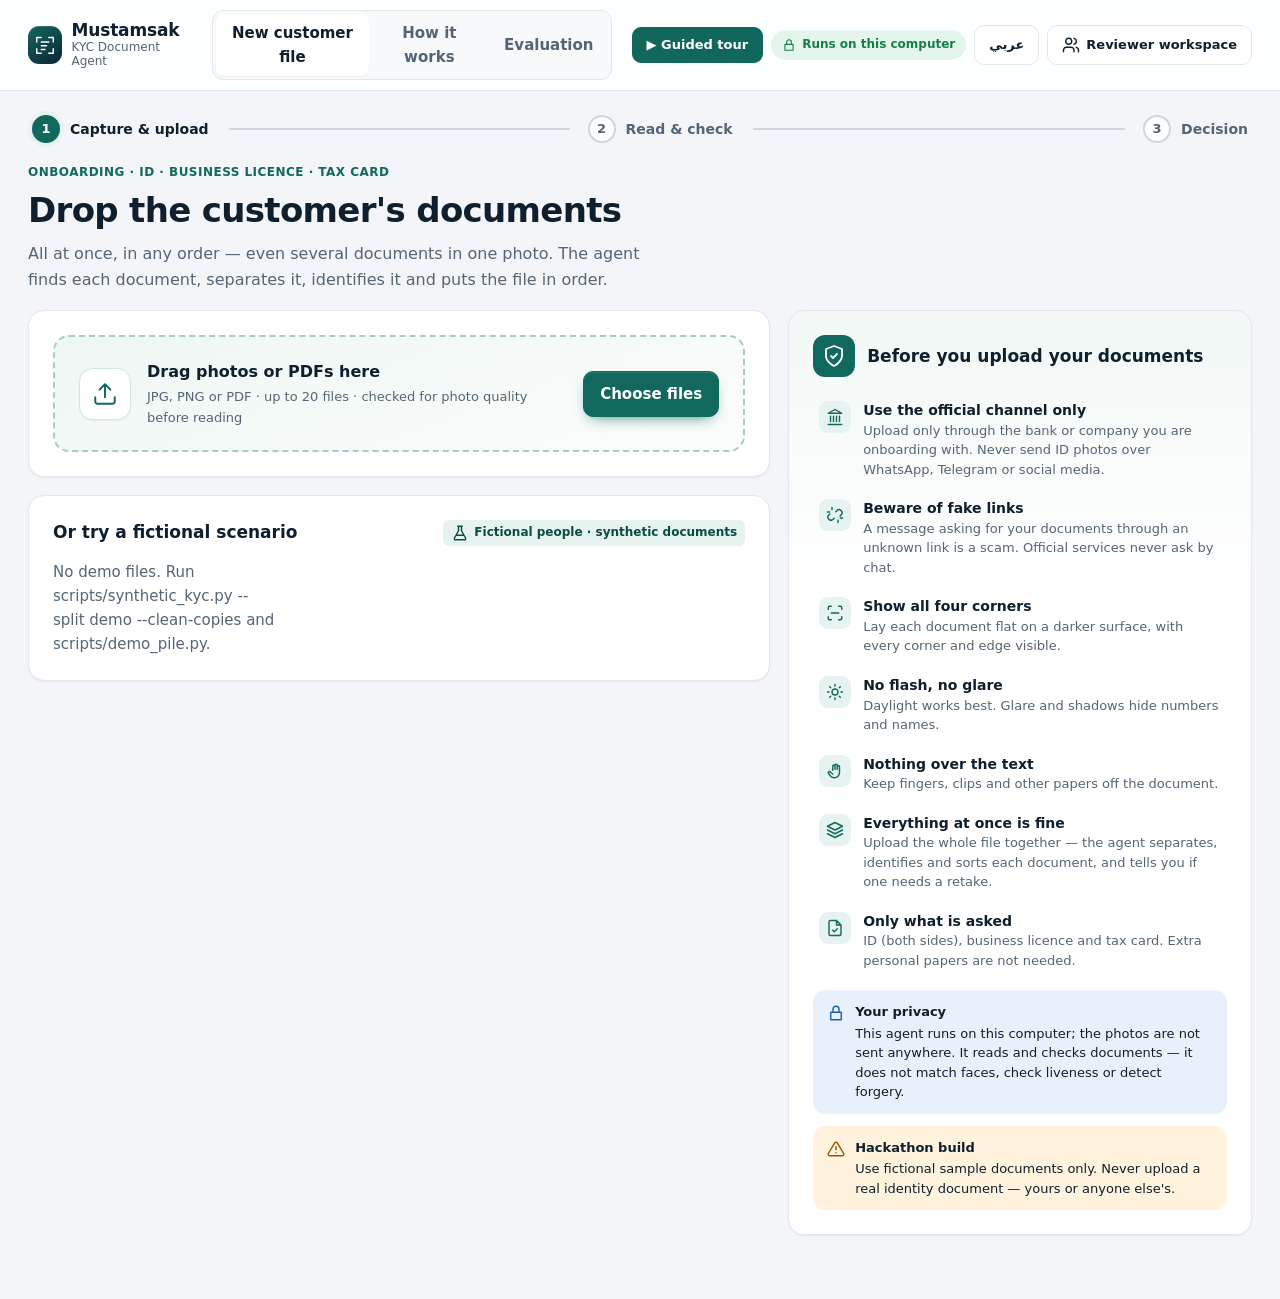
==== commit 848a7765: "Add live emblems and button states to the agent screen Emblems (static/emblems/, SVG masters served " ====
--- a/static/agent.html
+++ b/static/agent.html
@@ -99,7 +99,7 @@
       <div class="panel reading">
         <div>
           <div class="reading-head">
-            <span class="scan-mark" aria-hidden="true"><span data-icon="scan"></span></span>
+            <img class="scan-mark" src="/static/emblems/reading-scan.svg" width="56" height="56" alt="" aria-hidden="true">
             <div class="grow">
               <h1 data-t="readingTitle">The agent is reading the file</h1>
               <p class="lead" id="readingMessage" aria-live="polite"></p>
@@ -117,6 +117,10 @@
         </div>
         <div>
           <p class="found-title"><span data-t="foundTitle">Documents found</span><span id="foundCount" class="chip neutral num">0</span></p>
+          <div class="found-empty" id="foundEmpty">
+            <img src="/static/emblems/empty-docs.svg" width="160" height="120" alt="" aria-hidden="true">
+            <p data-t="foundEmpty">Each document appears here as soon as the agent finds and identifies it.</p>
+          </div>
           <div class="found" id="foundDocs"></div>
         </div>
       </div>
--- a/static/agent.css
+++ b/static/agent.css
@@ -61,11 +61,13 @@
 
 /* ---------------------------------------------------------------- stepper */
 .stepper{list-style:none;display:flex;gap:0;padding:0;margin:0 0 20px;counter-reset:step}
-.stepper li{flex:1;display:flex;align-items:center;gap:10px;padding:0 4px;color:var(--muted);font-size:14px;position:relative}
+.stepper li{flex:1;min-width:0;display:flex;align-items:center;gap:10px;padding:0 4px;color:var(--muted);font-size:14px;position:relative}
+.stepper li:last-child{flex:0 1 auto}
 .stepper li:not(:last-child)::after{content:'';flex:1;height:2px;margin-inline:10px;background:var(--line-2);border-radius:2px}
 .stepper li.done:not(:last-child)::after{background:var(--brand)}
 .stepper li span{width:28px;height:28px;border-radius:50%;display:grid;place-items:center;background:#fff;border:2px solid var(--line-2);font-weight:700;font-size:13px;flex:none;transition:all var(--t)}
-.stepper li b{font-weight:600;white-space:nowrap}
+.stepper li b{font-weight:600;white-space:nowrap;overflow:hidden;text-overflow:ellipsis;min-width:0}
+.stepper li:not(:last-child)::after{min-width:12px}
 .stepper li.current{color:var(--ink)}.stepper li.current span{background:var(--brand);border-color:var(--brand);color:#fff;box-shadow:0 0 0 4px var(--brand-tint)}
 .stepper li.done{color:var(--ink)}.stepper li.done span{background:var(--brand-tint);border-color:var(--brand);color:var(--brand)}
 
@@ -75,6 +77,21 @@
 .btn.primary{background:var(--brand);border-color:var(--brand);color:#fff;font-weight:650;box-shadow:0 1px 0 #ffffff1f inset,0 6px 16px -8px var(--brand)}
 .btn.primary:hover{background:var(--brand-ink);border-color:var(--brand-ink)}
 .btn.small{min-height:34px;padding:4px 12px;font-size:13px}.ghost-btn{background:none;border-style:dashed}
+/* Button states: disabled, loading (aria-busy) and a short-lived success confirmation. */
+.btn:disabled,.btn[aria-disabled=true]{opacity:.55;cursor:not-allowed;transform:none;box-shadow:none}
+.btn[aria-busy=true]{position:relative;pointer-events:none;color:transparent}
+.btn[aria-busy=true]>*{visibility:hidden}
+.btn[aria-busy=true]::after{content:'';position:absolute;inset:0;margin:auto;width:18px;height:18px;border-radius:50%;
+ border:2.5px solid currentColor;border-color:var(--brand) var(--brand) var(--line-2) var(--line-2);animation:spin .7s linear infinite}
+.btn.primary[aria-busy=true]::after{border-color:#fff #fff #ffffff55 #ffffff55}
+@keyframes spin{to{transform:rotate(360deg)}}
+.btn.is-done{border-color:#a9dbbd;background:var(--good-tint);color:var(--good)}
+.btn.is-done svg.i{animation:pop-in .22s var(--ease)}
+@keyframes pop-in{from{transform:scale(.6);opacity:0}}
+/* Arrows move a little towards where they lead. */
+.link-btn svg.i,.reason .go{transition:transform var(--t-fast) var(--ease)}
+.link-btn:hover svg.i,.reason:hover .go{transform:translateX(3px)}
+[dir=rtl] .link-btn:hover svg.i,[dir=rtl] .reason:hover .go{transform:scaleX(-1) translateX(3px)}
 .chip{display:inline-flex;align-items:center;gap:5px;font-size:12px;font-weight:650;border-radius:20px;padding:3px 10px;white-space:nowrap;line-height:1.5}
 .chip svg.i{width:13px;height:13px;stroke-width:2.3}
 .chip.good{background:var(--good-tint);color:var(--good)}.chip.warn{background:var(--warn-tint);color:var(--warn)}.chip.bad{background:var(--bad-tint);color:var(--bad)}
@@ -148,10 +165,7 @@
 /* ---------------------------------------------------------------- reading */
 .reading{display:grid;grid-template-columns:minmax(0,1fr) minmax(0,1.1fr);gap:28px;align-items:start}
 .reading-head{display:flex;gap:14px;align-items:flex-start;margin-bottom:6px}
-.scan-mark{width:48px;height:48px;border-radius:14px;background:var(--brand-tint);color:var(--brand);display:grid;place-items:center;flex:none;position:relative;overflow:hidden}
-.scan-mark svg.i{width:26px;height:26px}
-.scan-mark::after{content:'';position:absolute;inset-inline:6px;height:2px;background:var(--brand);border-radius:2px;box-shadow:0 0 8px var(--brand);animation:scan 1.6s var(--ease) infinite alternate}
-@keyframes scan{from{top:10px}to{top:36px}}
+.scan-mark{width:56px;height:56px;flex:none;margin-top:-6px}
 .reading-meta{display:flex;justify-content:space-between;gap:10px;font-size:13px;color:var(--muted);margin-top:14px}
 progress{appearance:none;-webkit-appearance:none;width:100%;height:8px;margin:8px 0 18px;border:0;border-radius:6px;background:var(--line);overflow:hidden;accent-color:var(--brand)}
 progress::-webkit-progress-bar{background:var(--line);border-radius:6px}
@@ -164,12 +178,15 @@
 .agent-steps li.done{color:var(--ink)}
 .agent-steps li.done::before{content:'';border-color:var(--brand);background:var(--brand) url("data:image/svg+xml,%3Csvg xmlns='http://www.w3.org/2000/svg' viewBox='0 0 24 24' fill='none' stroke='white' stroke-width='3' stroke-linecap='round' stroke-linejoin='round'%3E%3Cpath d='M20 6 9 17l-5-5'/%3E%3C/svg%3E") center/14px no-repeat}
 .agent-steps li.done::after{background:var(--brand)}
+.agent-steps li.done::before{animation:pop-in .22s var(--ease)}
 .agent-steps li.now{color:var(--ink);font-weight:650}
 .agent-steps li.now::before{border-color:var(--brand);color:var(--brand);box-shadow:0 0 0 4px var(--brand-tint);animation:pulse 1.4s ease-in-out infinite}
 @keyframes pulse{50%{box-shadow:0 0 0 7px #e6f3f000}}
 .found-title{display:flex;align-items:center;justify-content:space-between;gap:8px;font-size:13px;font-weight:650;color:var(--muted);margin-bottom:10px}
 .found{display:grid;grid-template-columns:repeat(auto-fill,minmax(150px,1fr));gap:12px}
-.found:empty::before{content:'';grid-column:1/-1;height:150px;border-radius:12px;border:2px dashed var(--line-2);background:repeating-linear-gradient(135deg,#f7f9fb 0 10px,#f1f4f7 10px 20px)}
+.found-empty{display:grid;justify-items:center;gap:6px;padding:20px 16px 22px;border-radius:12px;background:var(--surface-2);text-align:center}
+.found-empty img{width:160px;height:120px}
+.found-empty p{max-width:32ch;font-size:13px;color:var(--muted)}
 .found-doc{margin:0;border:1px solid var(--line);border-radius:12px;overflow:hidden;background:#fff;box-shadow:var(--shadow-1);animation:pop .35s var(--ease) both}
 .found-doc img{width:100%;height:100px;object-fit:cover;display:block;background:#e9eeee}
 .found-doc figcaption{display:flex;align-items:center;gap:6px;font-size:12.5px;font-weight:600;padding:7px 9px}
@@ -181,9 +198,8 @@
 .decision::before{content:'';position:absolute;inset-block:0;inset-inline-start:0;width:5px;background:var(--muted)}
 .decision.pass{background:linear-gradient(120deg,#eaf7ef,#fff 55%);border-color:#bfe3cc}.decision.pass::before{background:var(--good)}
 .decision.review{background:linear-gradient(120deg,#fff5e3,#fff 55%);border-color:var(--warn-line)}.decision.review::before{background:#d98c1b}
-.decision-icon{width:60px;height:60px;border-radius:18px;display:grid;place-items:center;color:#fff;background:var(--muted);flex:none;box-shadow:0 10px 24px -12px currentColor}
-.decision-icon svg.i{width:32px;height:32px;stroke-width:2.1}
-.pass .decision-icon{background:var(--good)}.review .decision-icon{background:#d98c1b}
+.decision-icon{width:76px;height:76px;flex:none;margin:-8px -6px -8px -8px}
+.decision-icon img{width:100%;height:100%;display:block}
 .decision h1{font-size:32px}
 .decision .lead{margin-top:6px}
 .compose{margin-top:18px;max-width:720px}
@@ -197,8 +213,9 @@
 .stat .sw{width:10px;height:10px;border-radius:3px;display:inline-block;align-self:center;background:var(--ink-2)}
 .stat.good .sw{background:var(--good)}.stat.warn .sw{background:#e0a030}.stat.muted .sw{background:#b8c3cf}
 .controls{display:flex;flex-wrap:wrap;gap:12px 28px;align-items:center;padding:14px 22px;margin-bottom:14px}
-.control{display:flex;align-items:center;gap:10px;font-size:14px;font-weight:550}
-.control input[type=range]{width:200px;accent-color:var(--brand);min-height:32px}.control output{font-weight:700;min-width:44px;font-variant-numeric:tabular-nums;color:var(--brand-ink)}
+.control{display:flex;align-items:center;gap:6px 10px;font-size:14px;font-weight:550;min-width:0;max-width:100%}
+.control input[type=range]{width:min(200px,100%);accent-color:var(--brand);min-height:32px}
+.control select{max-width:100%}.control>span{white-space:nowrap}.control output{font-weight:700;min-width:44px;font-variant-numeric:tabular-nums;color:var(--brand-ink)}
 .control select{border:1px solid var(--line-2);border-radius:9px;padding:8px 10px;background:#fff;min-height:40px}
 .controls p{flex-basis:100%}
 .result-layout{display:grid;grid-template-columns:minmax(0,1fr) 360px;gap:14px;align-items:start}
@@ -218,6 +235,7 @@
 .rail-item{display:flex;align-items:center;gap:8px;min-width:0;text-align:start;border:1px solid var(--line);background:#fff;border-radius:10px;padding:6px 10px;min-height:44px;font-size:13px;font-weight:600;line-height:1.3;transition:border-color var(--t-fast),background var(--t-fast)}
 .rail-text{display:flex;flex-direction:column;min-width:0}.rail-text b{font-weight:650;line-height:1.3}
 .rail-item:hover{border-color:var(--line-2);background:var(--surface-2)}
+.rail-item[aria-current]{border-color:var(--brand);background:var(--brand-tint);box-shadow:inset 0 -2px 0 var(--brand)}
 .rail-item .rail-dot{width:22px;height:22px;border-radius:7px;display:grid;place-items:center;color:#fff;flex:none}
 .rail-item .rail-dot svg.i{width:13px;height:13px;stroke-width:2.6}
 .rail-item.ok .rail-dot{background:var(--good)}.rail-item.check .rail-dot{background:#d98c1b}.rail-item.bad .rail-dot{background:var(--bad)}
@@ -277,7 +295,8 @@
 .pipe-icon{width:38px;height:38px;border-radius:11px;background:#fff;border:1px solid var(--line);color:var(--brand);display:grid;place-items:center}
 .pipeline .num{font-size:12px;font-weight:700;color:var(--muted);font-variant-numeric:tabular-nums}
 .pipeline b{display:block}.pipeline p{font-size:13px;color:var(--muted);margin-top:4px;line-height:1.55}
-.two-col{display:grid;grid-template-columns:1fr 1fr;gap:14px;margin-top:14px}
+.two-col{display:grid;grid-template-columns:minmax(0,1fr) minmax(0,1fr);gap:14px;margin-top:14px}
+#levels,#kinds{overflow-x:auto;-webkit-overflow-scrolling:touch}
 .rules{margin:0;padding:0;list-style:none;display:grid;gap:10px}
 .rules li{display:flex;gap:10px;align-items:flex-start}
 .rules li svg.i{margin-top:3px;color:var(--good)}
@@ -310,16 +329,21 @@
 @media (max-width:1100px){.result-layout{grid-template-columns:1fr}.result-side{position:static}.pipeline{grid-template-columns:repeat(2,minmax(0,1fr))}
  .proof{grid-template-columns:repeat(2,minmax(0,1fr))}.proof-item:nth-child(3){border-inline-start:0}.proof-item:nth-child(n+3){border-top:1px solid var(--line)}
  .tiles{grid-template-columns:repeat(2,minmax(0,1fr))}.demo-grid{grid-template-columns:repeat(2,minmax(0,1fr))}}
-@media (max-width:900px){.upload-layout,.two-col,.reading{grid-template-columns:1fr}.awareness{position:static}.doc-body{grid-template-columns:1fr}.doc-image{position:static;max-width:420px}
+@media (max-width:1180px){.local-pill{display:none}}
+@media (max-width:900px){.upload-layout,.two-col,.reading{grid-template-columns:minmax(0,1fr)}.awareness{position:static}.doc-body{grid-template-columns:1fr}.doc-image{position:static;max-width:420px}
  .topbar{flex-wrap:wrap;gap:10px;padding:10px 16px}.views{order:3;width:100%;margin:0;overflow-x:auto}.view-tab{flex:1}.local-pill{display:none}main{padding:16px 16px 50px}
  .doc-rail{top:112px}}
 @media (max-width:620px){.demo-grid{grid-template-columns:1fr}.demo-card.featured{flex-direction:column}.demo-card.featured .demo-thumb{width:100%;min-height:140px}
  .dropzone{grid-template-columns:auto 1fr}.dropzone .btn{grid-column:1/-1}
  .field{grid-template-columns:1fr auto}.field .meter{grid-column:1/-1}.field-name{grid-column:1/-1}
  .stepper li b{display:none}.stepper li.current b{display:inline}.pipeline{grid-template-columns:1fr}
- h1,.intro h1{font-size:25px}.decision{padding:18px;gap:14px}.decision h1{font-size:25px}.decision-icon{width:48px;height:48px;border-radius:14px}
+ h1,.intro h1{font-size:25px}.decision{padding:18px;gap:14px}.decision h1{font-size:25px}.decision-icon{width:60px;height:60px}
  .proof-item{flex-direction:column;gap:8px;padding:14px}.proof-icon{width:30px;height:30px}.proof-item b{font-size:21px}
  .view-tab{white-space:nowrap;font-size:13.5px;padding:7px 10px}
- .tiles{grid-template-columns:1fr 1fr}.top-actions .ghost{padding:7px 10px}}
+ .tiles{grid-template-columns:1fr 1fr}.top-actions .ghost{padding:7px 10px}
+ .top-actions{flex-shrink:1;flex-wrap:wrap;min-width:0;margin-inline-start:0}.control{flex-wrap:wrap}
+ #workspaceLink span{position:absolute;width:1px;height:1px;overflow:hidden;clip-path:inset(50%);white-space:nowrap}}
+@media (max-width:360px){.tiles,.proof{grid-template-columns:1fr}.proof-item{border-inline-start:0!important}.proof-item:nth-child(n+2){border-top:1px solid var(--line)}
+ main{padding-inline:12px}.panel{padding:16px}}
 @media (prefers-reduced-motion:reduce){*,*::before,*::after{animation-duration:.01ms!important;animation-iteration-count:1!important;transition-duration:.01ms!important;scroll-behavior:auto!important}}
 @media print{.topbar,.stepper,.controls,.actions,.awareness,.doc-rail{display:none}body{background:#fff}.panel{box-shadow:none}}
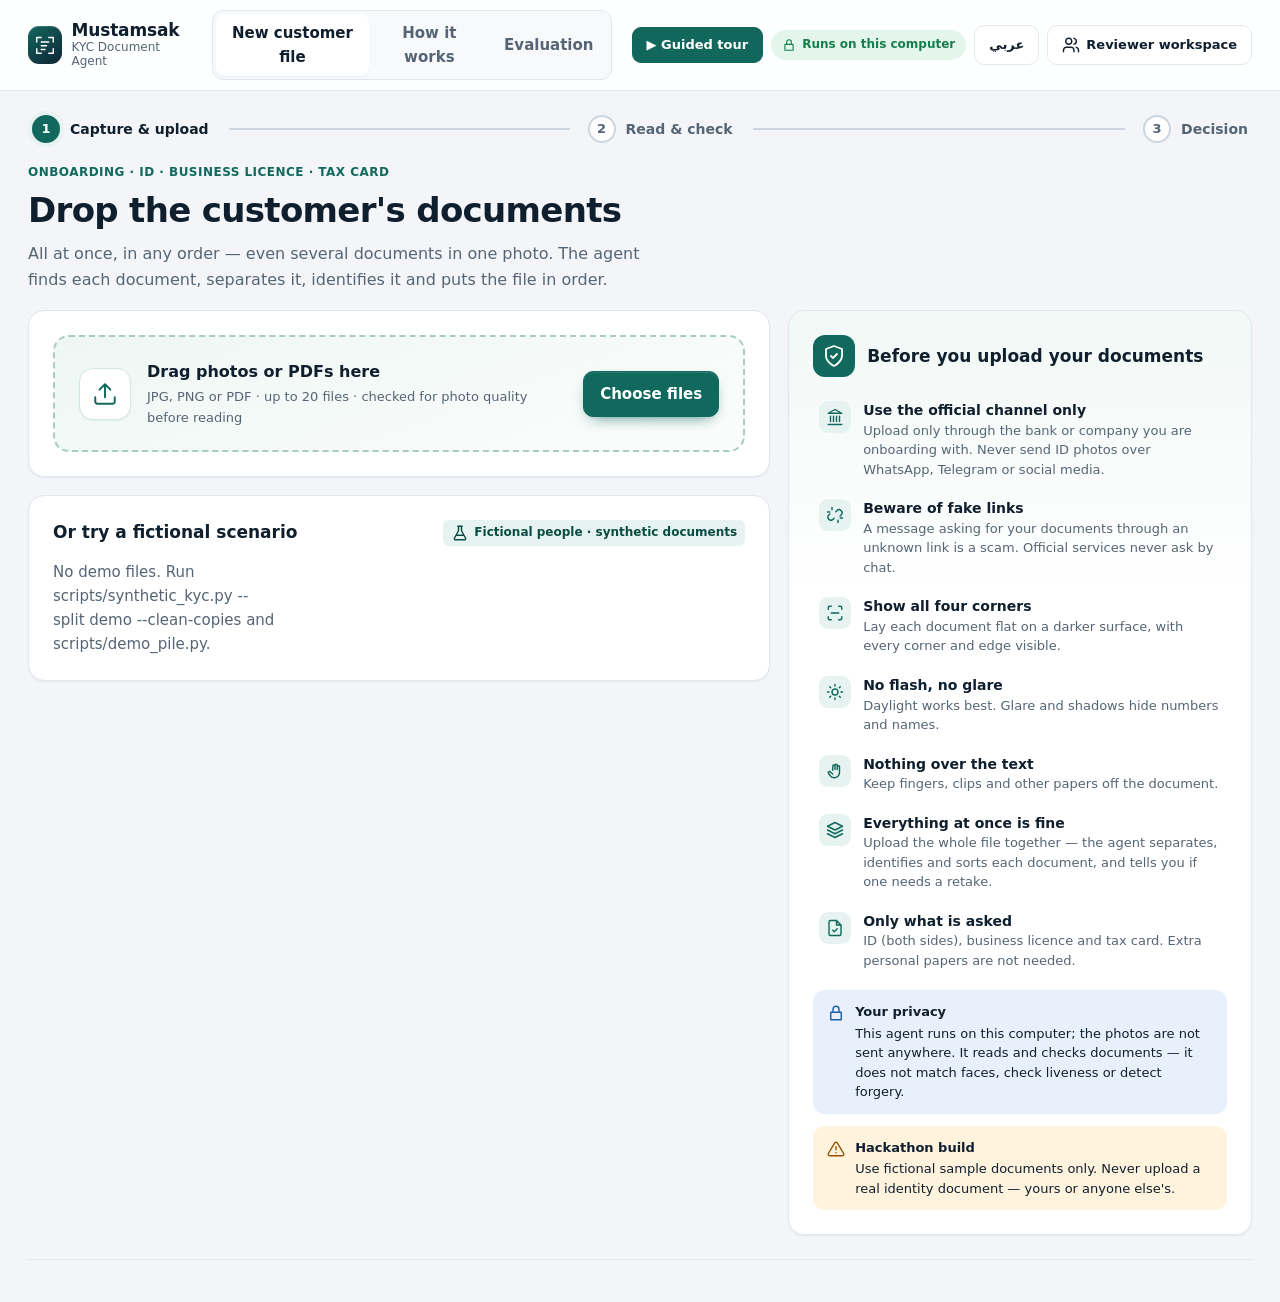
==== commit 451d6909: "Update from GitHub on start and show the running version start.ps1 (used by "Start KYC Agent.cmd") n" ====
--- a/static/agent.html
+++ b/static/agent.html
@@ -189,6 +189,7 @@
     <div class="panel mt"><h2 data-t="kindTitle">By document type</h2><div id="kinds"></div></div>
   </section>
 </main>
+<footer class="app-foot"><p id="appVersion" aria-live="polite"></p></footer>
 <div id="toast" role="status" aria-live="polite" hidden></div>
 </body>
 </html>
--- a/static/agent.css
+++ b/static/agent.css
@@ -322,6 +322,14 @@
 .cell-bar{display:block;height:4px;border-radius:3px;background:var(--line);margin-top:5px;max-width:120px;overflow:hidden}
 .cell-bar i{display:block;height:100%;background:var(--brand);border-radius:3px}
 
+/* version line: which GitHub commit is running, quiet unless something needs doing */
+.app-foot{max-width:1320px;margin:-40px auto 0;padding:0 28px 28px}
+.app-foot p{display:flex;flex-wrap:wrap;align-items:center;gap:4px 8px;font-size:12.5px;color:var(--muted);border-top:1px solid var(--line);padding-top:14px}
+.app-foot code{font:600 12px ui-monospace,Consolas,monospace;color:var(--ink-2);background:var(--surface-2);border:1px solid var(--line);border-radius:5px;padding:1px 6px;direction:ltr}
+.app-foot .sep{opacity:.5}.app-foot svg.i{width:14px;height:14px}
+.app-foot p.v-good svg.i{color:var(--good)}
+.app-foot p.v-warn{color:var(--warn)}.app-foot p.v-info svg.i{color:var(--info)}
+@media (max-width:900px){.app-foot{padding:0 16px 24px}}
 #toast{position:fixed;bottom:22px;inset-inline-start:50%;transform:translateX(-50%);background:var(--navy);color:#fff;padding:12px 18px;border-radius:12px;z-index:60;box-shadow:var(--shadow-2);max-width:min(560px,92vw);font-size:14px;animation:pop .25s var(--ease)}
 [dir=rtl] #toast{transform:translateX(50%)}#toast.error{background:#8c2a24}
 
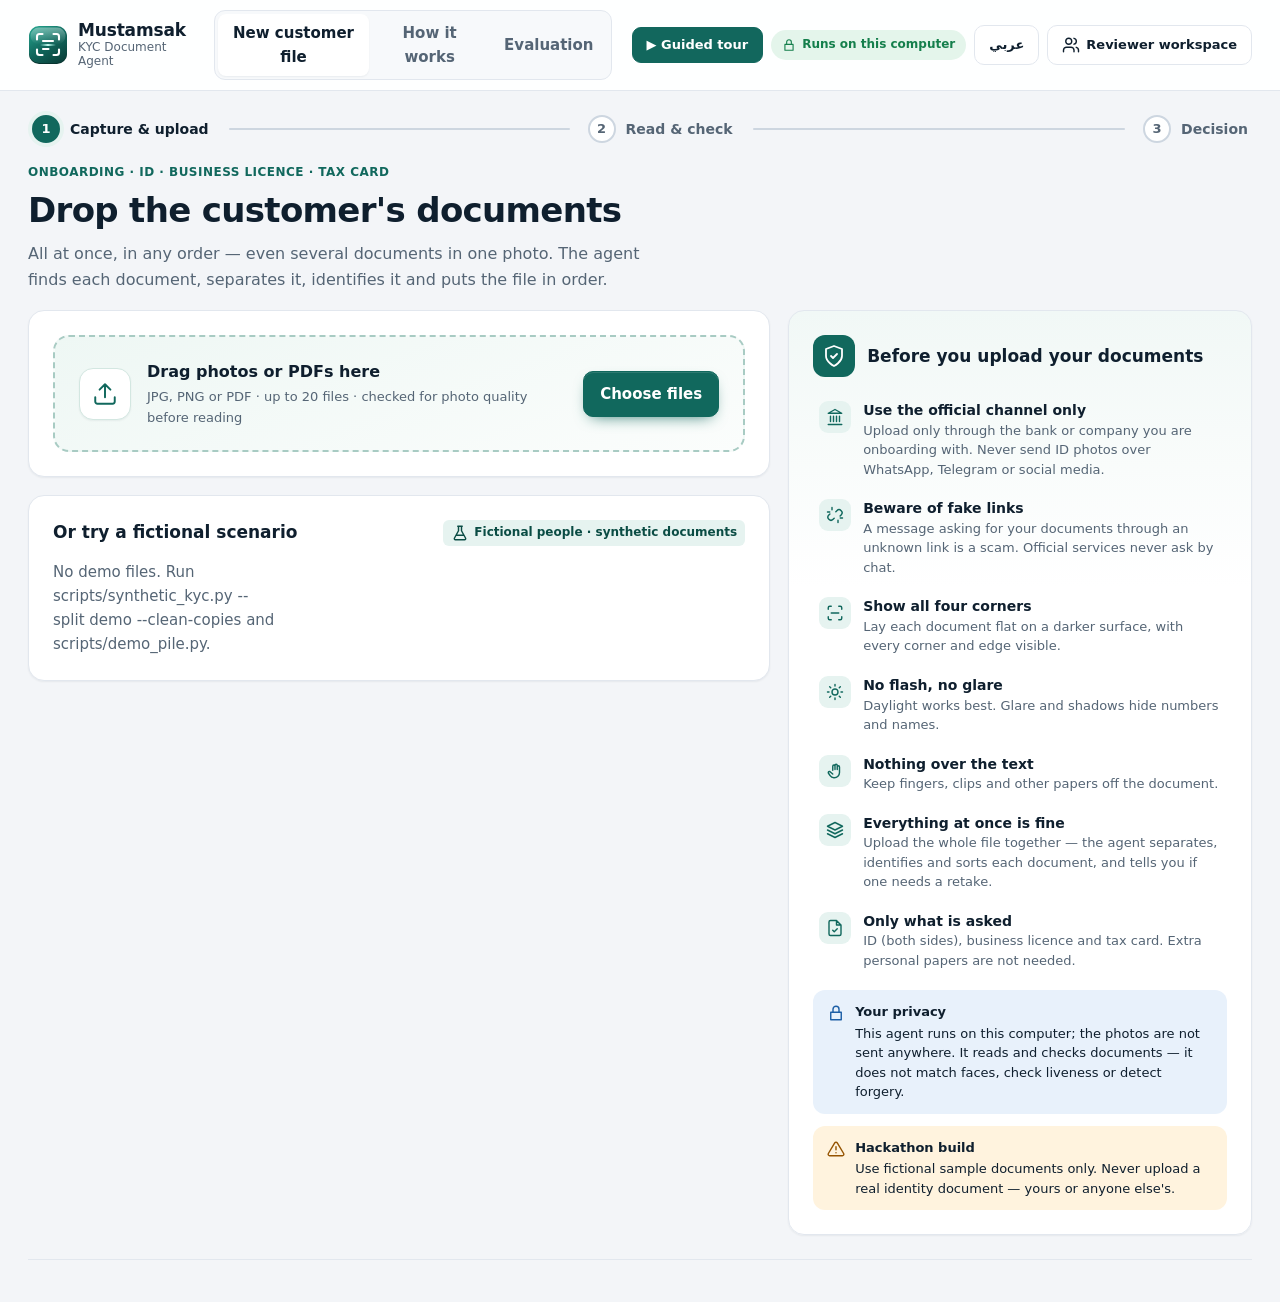
==== commit cb053a18: "Give the workspace sidebar an illustrated icon family and clearer buttons Built from the approved Cl" ====
--- a/static/agent.html
+++ b/static/agent.html
@@ -17,7 +17,7 @@
 <a class="skip" href="#main" data-t="skip">Skip to content</a>
 <header class="topbar">
   <a class="brand" href="/" aria-label="Mustamsak home">
-    <span class="brand-mark" aria-hidden="true"><svg viewBox="0 0 32 32"><path d="M5 12V6h6M21 6h6v6M27 21v6h-6M11 27H5v-6M11 12h10M11 17h7M11 22h5"/></svg></span>
+    <img class="brand-mark" src="/static/icons/nav/brand-mark.svg" width="40" height="40" alt="">
     <span class="brand-text"><b data-t="brand">Mustamsak</b><small data-t="brandSub">KYC Document Agent</small></span>
   </a>
   <nav class="views" aria-label="Sections">
--- a/static/agent.css
+++ b/static/agent.css
@@ -41,8 +41,7 @@
 /* ---------------------------------------------------------------- top bar */
 .topbar{position:sticky;top:0;z-index:20;display:flex;align-items:center;gap:20px;padding:10px 28px;background:#ffffffeb;backdrop-filter:saturate(1.4) blur(10px);border-bottom:1px solid var(--line)}
 .brand{display:flex;align-items:center;gap:10px;text-decoration:none;color:var(--ink);border-radius:10px}
-.brand-mark{width:38px;height:38px;border-radius:11px;background:linear-gradient(145deg,var(--brand),var(--navy));display:grid;place-items:center;box-shadow:inset 0 1px 0 #ffffff26}
-.brand-mark svg{width:24px;height:24px;fill:none;stroke:#fff;stroke-width:1.9;stroke-linecap:round;stroke-linejoin:round}
+.brand-mark{width:40px;height:40px;display:block;flex:none}
 .brand-text{display:flex;flex-direction:column;line-height:1.15}.brand-text b{font-size:17px;letter-spacing:-.01em}.brand-text small{font-size:12px;color:var(--muted)}
 .views{display:flex;gap:2px;margin-inline-start:8px;padding:3px;background:var(--surface-2);border:1px solid var(--line);border-radius:11px}
 .view-tab{border:0;background:none;padding:7px 14px;min-height:36px;border-radius:8px;color:var(--muted);font-weight:550;transition:background var(--t-fast),color var(--t-fast)}
